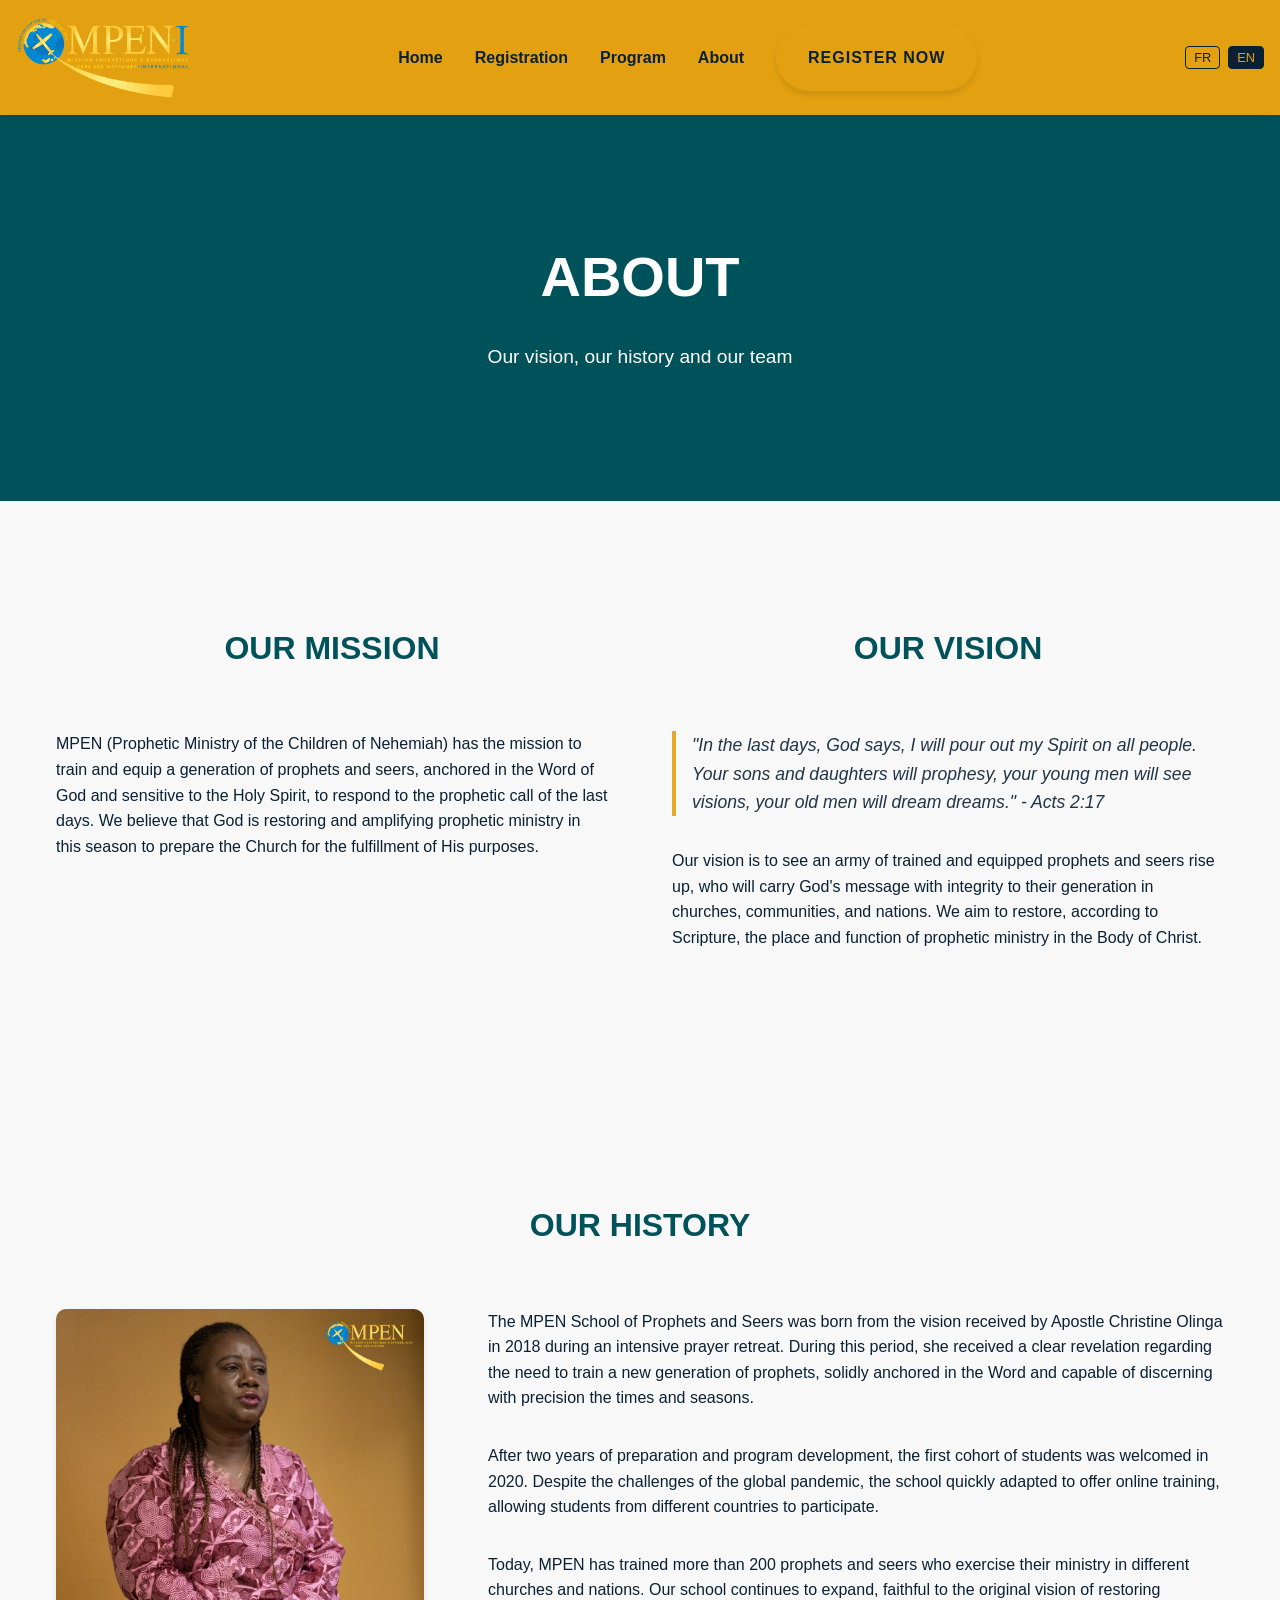
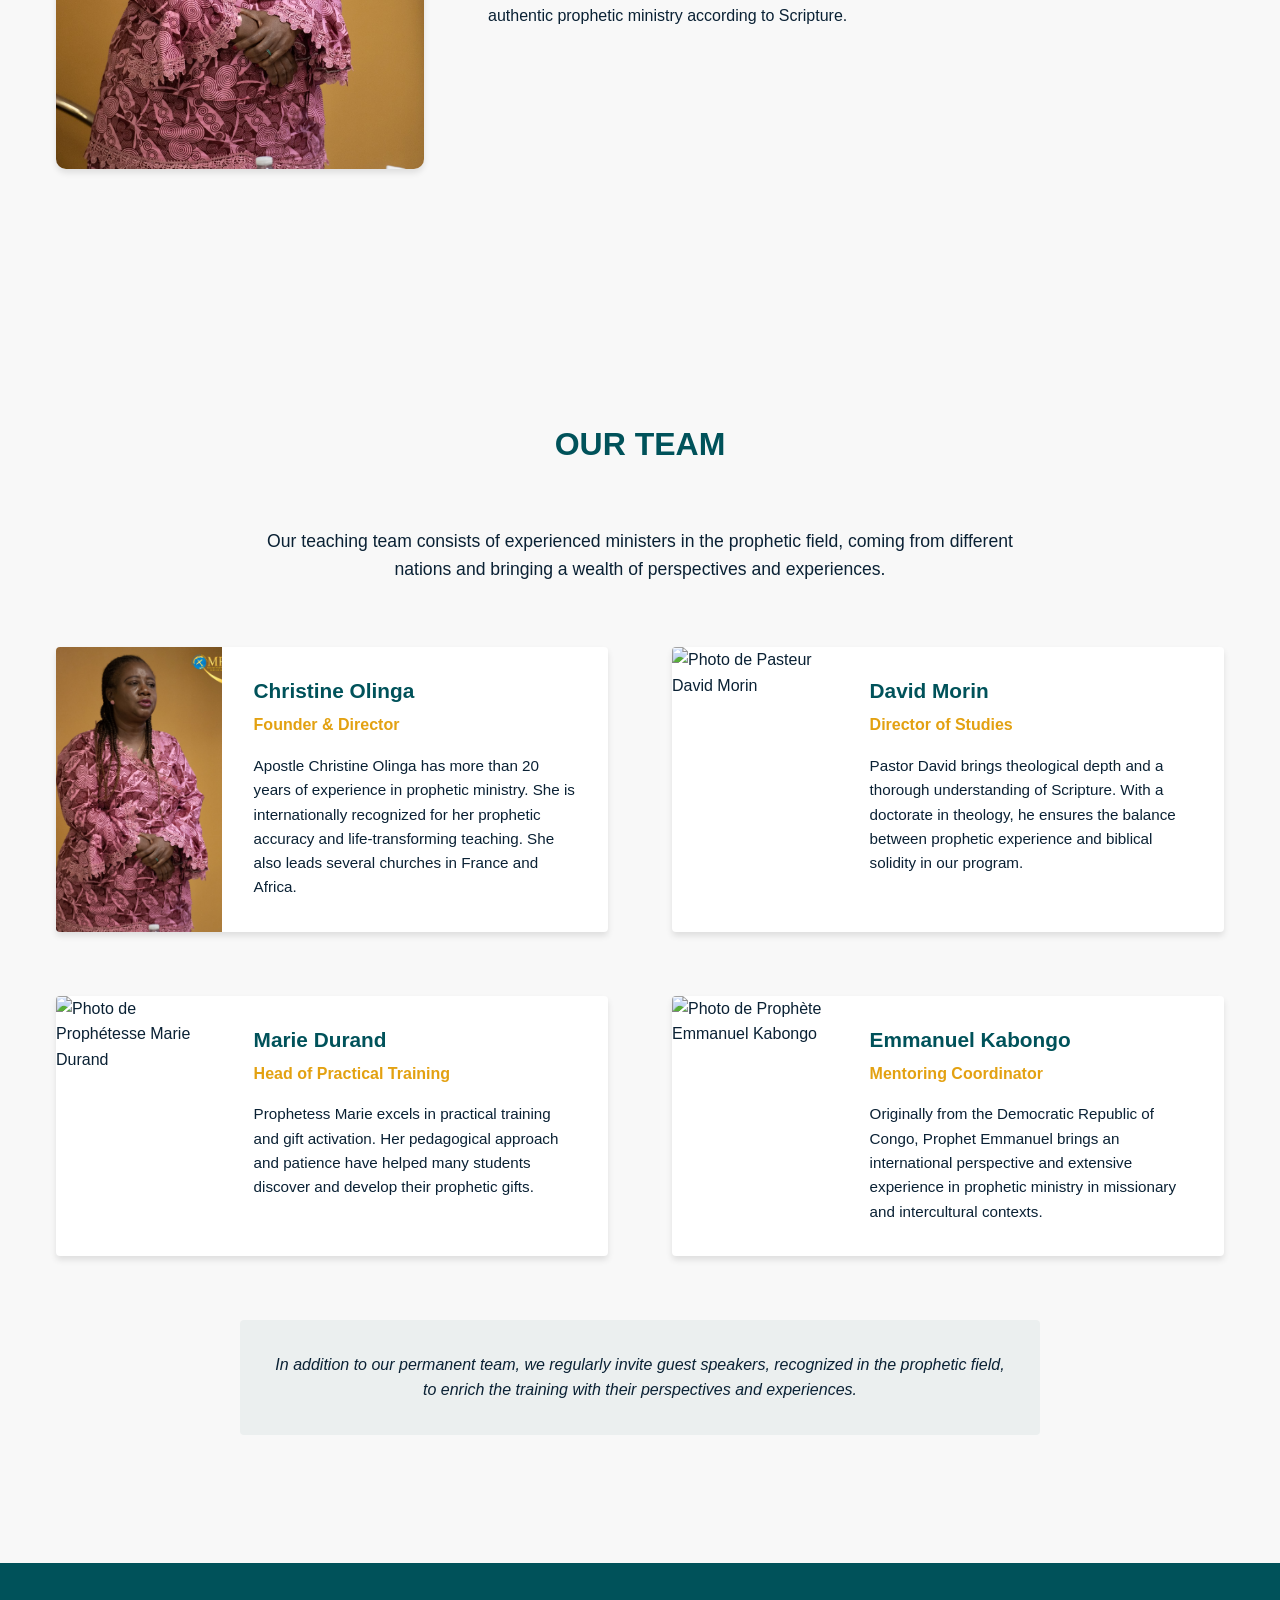
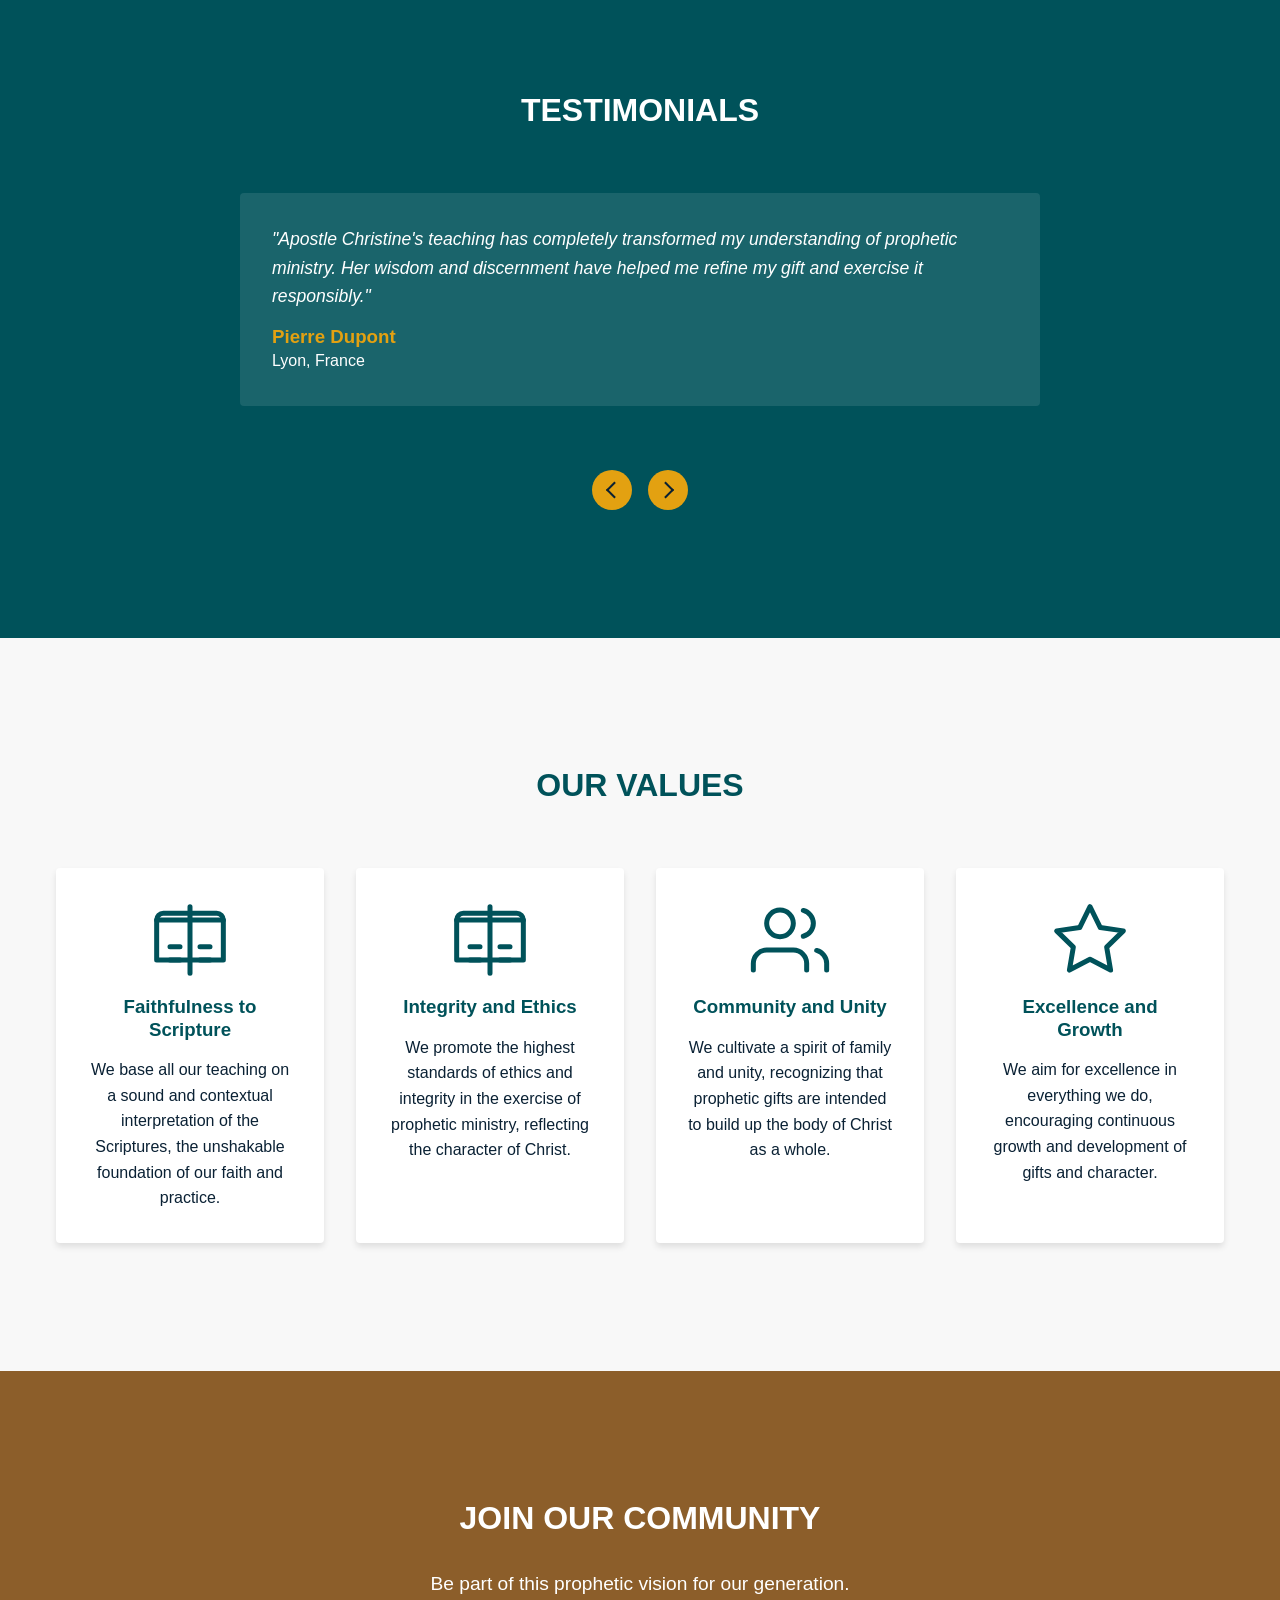
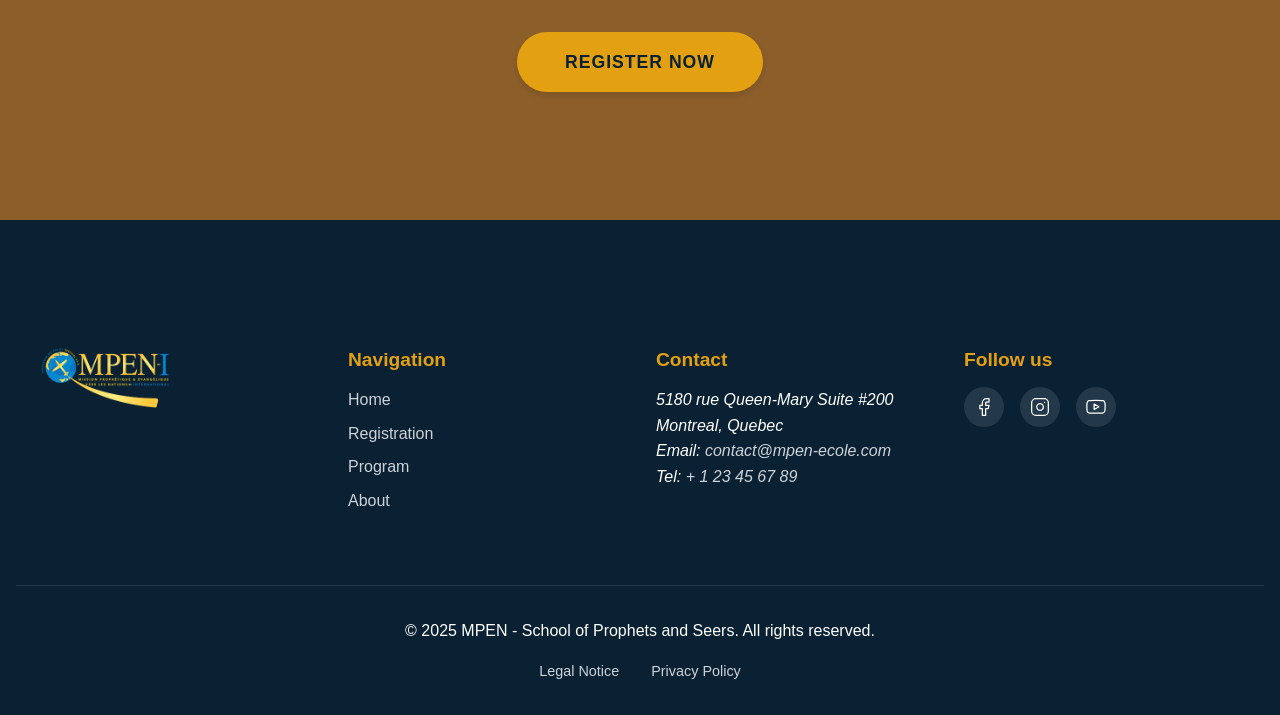
==== a-propos.html @ 3cc20249 "mpen first commit" ====
<!DOCTYPE html>
<html lang="fr">
<head>
    <meta charset="UTF-8">
    <meta name="viewport" content="width=device-width, initial-scale=1.0">
    <meta name="description" content="Découvrez l'histoire et la vision de l'école MPEN des prophètes et voyants fondée par l'Apôtre Christine Olinga" data-translation-key="meta-description-about">
    <meta name="keywords" content="à propos, MPEN, Christine Olinga, vision prophétique, école des prophètes" data-translation-key="meta-keywords-about">
    
    <!-- Open Graph / Facebook -->
    <meta property="og:type" content="website">
    <meta property="og:url" content="https://www.mpen-ecole.com/a-propos.html">
    <meta property="og:title" content="À Propos - MPEN École des Prophètes et Voyants" data-translation-key="og-title-about">
    <meta property="og:description" content="Notre vision, notre histoire et notre équipe d'enseignants" data-translation-key="og-description-about">
    <meta property="og:image" content="images/mpen-og-image.jpg">

    <!-- Twitter -->
    <meta property="twitter:card" content="summary_large_image">
    <meta property="twitter:url" content="https://www.mpen-ecole.com/a-propos.html">
    <meta property="twitter:title" content="À Propos - MPEN École des Prophètes et Voyants" data-translation-key="twitter-title-about">
    <meta property="twitter:description" content="Notre vision, notre histoire et notre équipe d'enseignants" data-translation-key="twitter-description-about">
    <meta property="twitter:image" content="images/mpen-og-image.jpg">
    
    <!-- Content Security Policy -->
    <meta http-equiv="Content-Security-Policy" content="default-src 'self'; script-src 'self'; style-src 'self';">
    
    <title>À Propos - MPEN École des Prophètes et Voyants</title>
    <link rel="stylesheet" href="css/styles.css">
    <link rel="stylesheet" href="css/about.css">
    <link rel="icon" href="images/favicon.ico" type="image/x-icon">
</head>
<body>
    <!-- Header Section -->
    <header class="site-header">
        <div class="logo-container">
            <a href="index.html">
                <img src="images/mpen-logo.png" alt="MPEN Logo" class="logo">
            </a>
        </div>
        <nav class="main-nav">
            <button class="mobile-menu-toggle" aria-label="Toggle menu visibility">
                <span class="bar"></span>
                <span class="bar"></span>
                <span class="bar"></span>
            </button>
            <ul class="nav-list">
                <li><a href="index.html" data-translation-key="nav-home">Accueil</a></li>
                <li><a href="inscription.html" data-translation-key="nav-registration">Inscription</a></li>
                <li><a href="programme.html" data-translation-key="nav-program">Programme</a></li>
                <li class="active"><a href="a-propos.html" data-translation-key="nav-about">À propos</a></li>
                <li class="cta-button"><a href="inscription.html" data-translation-key="nav-register-button">INSCRIVEZ VOUS</a></li>
            </ul>
        </nav>
        <div class="language-switcher">
            <button class="lang-btn active" data-language="fr">FR</button>
            <button class="lang-btn" data-language="en">EN</button>
        </div>
    </header>

    <!-- Page Banner -->
    <section class="page-banner">
        <div class="banner-content">
            <h1 data-translation-key="about-title">À PROPOS</h1>
            <p data-translation-key="about-subtitle">Notre vision, notre histoire et notre équipe</p>
        </div>
    </section>

    <!-- Mission & Vision Section -->
    <section class="mission-vision">
        <div class="container">
            <div class="mission-content">
                <div class="mission-text">
                    <h2 class="section-title" data-translation-key="mission-title">NOTRE MISSION</h2>
                    <p data-translation-key="mission-text">
                        MPEN (Ministère Prophétique des Enfants de Nehemie) a pour mission de former et d'équiper
                        une génération de prophètes et voyants, ancrés dans la Parole de Dieu et sensibles à l'Esprit Saint,
                        pour répondre à l'appel prophétique des derniers temps. Nous croyons que Dieu restaure et amplifie
                        le ministère prophétique dans cette saison pour préparer l'Église à l'accomplissement de ses desseins.
                    </p>
                </div>
                <div class="vision-text">
                    <h2 class="section-title" data-translation-key="vision-title">NOTRE VISION</h2>
                    <blockquote class="vision-quote" data-translation-key="vision-quote">
                        "Et dans les derniers jours, dit Dieu, je répandrai de mon Esprit sur toute chair;
                        vos fils et vos filles prophétiseront, vos jeunes gens auront des visions,
                        et vos vieillards auront des songes." - Actes 2:17
                    </blockquote>
                    <p data-translation-key="vision-text">
                        Notre vision est de voir se lever une armée de prophètes et voyants, formés et équipés,
                        qui porteront avec intégrité le message de Dieu à leur génération dans les églises,
                        les communautés et les nations. Nous visons à restaurer, selon les Écritures, la place
                        et la fonction du ministère prophétique dans le Corps de Christ.
                    </p>
                </div>
            </div>
        </div>
    </section>

    <!-- Notre Histoire Section -->
    <section class="history-section">
        <div class="container">
            <h2 class="section-title" data-translation-key="history-title">NOTRE HISTOIRE</h2>
            <div class="history-content">
                <div class="history-image">
                    <img src="images/hero-image.jpg" alt="Apôtre Christine Olinga, fondatrice de MPEN" class="founder-img"> 
                </div>
                <div class="history-text">
                    <p data-translation-key="history-text-1">
                        L'École des Prophètes et Voyants MPEN est née de la vision reçue par l'Apôtre Christine Olinga en 2018
                        lors d'une retraite de prière intensive. Durant cette période, elle reçut une révélation claire concernant
                        la nécessité de former une nouvelle génération de prophètes, solidement ancrés dans la Parole et capables
                        de discerner avec précision les temps et les saisons.
                    </p>
                    <p data-translation-key="history-text-2">
                        Après deux années de préparation et de développement du programme, la première cohorte d'étudiants
                        a été accueillie en 2020. Malgré les défis de la pandémie mondiale, l'école s'est rapidement adaptée
                        pour proposer une formation en ligne, permettant ainsi à des étudiants de différents pays de participer.
                    </p>
                    <p data-translation-key="history-text-3">
                        Aujourd'hui, MPEN a formé plus de 200 prophètes et voyants qui exercent leur ministère dans
                        différentes églises et nations. Notre école continue de s'étendre, fidèle à la vision originale
                        de restaurer le ministère prophétique authentique selon les Écritures.
                    </p>
                </div>
            </div>
        </div>
    </section>

    <!-- Notre Équipe Section -->
    <section class="team-section">
        <div class="container">
            <h2 class="section-title" data-translation-key="team-title">NOTRE ÉQUIPE</h2>
            <div class="team-intro" data-translation-key="team-intro">
                Notre équipe d'enseignants est composée de ministres expérimentés dans le domaine prophétique,
                venant de différentes nations et apportant une richesse de perspectives et d'expériences.
            </div>
            
            <div class="team-grid">
                <!-- Team Member 1 (Founder) -->
                <div class="team-card">
                    <div class="team-image">
                        <img src="images/hero-image.jpg" alt="Photo de l'Apôtre Christine Olinga" class="team-img">
                    </div>
                    <div class="team-info">
                        <h3 class="team-name">Christine Olinga</h3>
                        <p class="team-role" data-translation-key="team-role-1">Fondatrice & Directrice</p>
                        <p class="team-bio" data-translation-key="team-bio-1">
                            Apôtre Christine Olinga a plus de 20 ans d'expérience dans le ministère prophétique.
                            Elle est reconnue internationalement pour sa précision prophétique et son enseignement
                            qui transforme des vies. Elle dirige également plusieurs églises en France et en Afrique.
                        </p>
                    </div>
                </div>
                
                <!-- Team Member 2 -->
                <div class="team-card">
                    <div class="team-image">
                        <img src="images/team/david-morin.jpg" alt="Photo de Pasteur David Morin" class="team-img">
                    </div>
                    <div class="team-info">
                        <h3 class="team-name">David Morin</h3>
                        <p class="team-role" data-translation-key="team-role-2">Directeur des Études</p>
                        <p class="team-bio" data-translation-key="team-bio-2">
                            Pasteur David apporte une profondeur théologique et une compréhension approfondie
                            des Écritures. Docteur en théologie, il veille à l'équilibre entre l'expérience prophétique
                            et la solidité biblique dans notre programme.
                        </p>
                    </div>
                </div>
                
                <!-- Team Member 3 -->
                <div class="team-card">
                    <div class="team-image">
                        <img src="images/team/marie-durand.jpg" alt="Photo de Prophétesse Marie Durand" class="team-img">
                    </div>
                    <div class="team-info">
                        <h3 class="team-name">Marie Durand</h3>
                        <p class="team-role" data-translation-key="team-role-3">Responsable de la Formation Pratique</p>
                        <p class="team-bio" data-translation-key="team-bio-3">
                            Prophétesse Marie excelle dans la formation pratique et l'activation des dons.
                            Son approche pédagogique et sa patience ont aidé de nombreux étudiants à découvrir
                            et développer leurs dons prophétiques.
                        </p>
                    </div>
                </div>
                
                <!-- Team Member 4 -->
                <div class="team-card">
                    <div class="team-image">
                        <img src="images/team/emmanuel-kabongo.jpg" alt="Photo de Prophète Emmanuel Kabongo" class="team-img">
                    </div>
                    <div class="team-info">
                        <h3 class="team-name">Emmanuel Kabongo</h3>
                        <p class="team-role" data-translation-key="team-role-4">Responsable du Mentorat</p>
                        <p class="team-bio" data-translation-key="team-bio-4">
                            Originaire de la République Démocratique du Congo, Prophète Emmanuel apporte
                            une perspective internationale et une grande expérience du ministère prophétique
                            en contexte missionnaire et interculturel.
                        </p>
                    </div>
                </div>
            </div>
            
            <div class="team-note" data-translation-key="team-note">
                En plus de notre équipe permanente, nous invitons régulièrement des intervenants invités,
                reconnus dans le domaine prophétique, pour enrichir la formation avec leurs perspectives et expériences.
            </div>
        </div>
    </section>

    <!-- Testimonials Section -->
    <section class="testimonials about-testimonials">
        <h2 class="section-title" data-translation-key="testimonials-title">TÉMOIGNAGES</h2>
        <div class="testimonial-slider">
            <div class="testimonial-card">
                <div class="testimonial-content">
                    <p data-translation-key="about-testimonial-1-text">
                        "L'enseignement de l'Apôtre Christine a complètement transformé ma compréhension du ministère prophétique.
                        Sa sagesse et son discernement m'ont aidé à affiner mon don et à l'exercer avec responsabilité."
                    </p>
                </div>
                <div class="testimonial-author">
                    <h3 data-translation-key="about-testimonial-1-name">Pierre Dupont</h3>
                    <p data-translation-key="about-testimonial-1-location">Lyon, France</p>
                </div>
            </div>
            <div class="testimonial-card">
                <div class="testimonial-content">
                    <p data-translation-key="about-testimonial-2-text">
                        "Ce qui distingue MPEN, c'est l'équilibre parfait entre l'enseignement théorique et la pratique.
                        L'encadrement personnalisé m'a permis de surmonter mes craintes et d'embrasser pleinement mon appel."
                    </p>
                </div>
                <div class="testimonial-author">
                    <h3 data-translation-key="about-testimonial-2-name">Sarah Mbeki</h3>
                    <p data-translation-key="about-testimonial-2-location">Kinshasa, RDC</p>
                </div>
            </div>
            <div class="testimonial-card">
                <div class="testimonial-content">
                    <p data-translation-key="about-testimonial-3-text">
                        "Même en suivant la formation à distance depuis le Canada, j'ai ressenti un véritable accompagnement.
                        Les retours personnalisés et le mentorat régulier ont fait toute la différence dans mon parcours."
                    </p>
                </div>
                <div class="testimonial-author">
                    <h3 data-translation-key="about-testimonial-3-name">Michel Tremblay</h3>
                    <p data-translation-key="about-testimonial-3-location">Montréal, Canada</p>
                </div>
            </div>
        </div>
        <div class="testimonial-controls">
            <button class="prev-button" aria-label="Témoignage précédent"></button>
            <button class="next-button" aria-label="Témoignage suivant"></button>
        </div>
    </section>

    <!-- Valeurs Section -->
    <section class="values-section">
        <div class="container">
            <h2 class="section-title" data-translation-key="values-title">NOS VALEURS</h2>
            <div class="values-grid">
                <div class="value-card">
                    <div class="value-icon">
                        <img src="images/icons/bible.svg" alt="Icône représentant la Bible" class="value-img">
                    </div>
                    <h3 data-translation-key="value-1-title">Fidélité aux Écritures</h3>
                    <p data-translation-key="value-1-desc">
                        Nous basons tout notre enseignement sur une interprétation saine et contextuelle des Écritures,
                        le fondement inébranlable de notre foi et de notre pratique.
                    </p>
                </div>
                <div class="value-card">
                    <div class="value-icon">
                        <img src="images/icons/integrity.svg" alt="Icône représentant l'intégrité" class="value-img">
                    </div>
                    <h3 data-translation-key="value-2-title">Intégrité et Éthique</h3>
                    <p data-translation-key="value-2-desc">
                        Nous promouvons les plus hauts standards d'éthique et d'intégrité dans l'exercice
                        du ministère prophétique, reflétant le caractère du Christ.
                    </p>
                </div>
                <div class="value-card">
                    <div class="value-icon">
                        <img src="images/icons/community.svg" alt="Icône représentant la communauté" class="value-img">
                    </div>
                    <h3 data-translation-key="value-3-title">Communauté et Unité</h3>
                    <p data-translation-key="value-3-desc">
                        Nous cultivons un esprit de famille et d'unité, reconnaissant que les dons prophétiques
                        sont destinés à édifier le corps de Christ dans son ensemble.
                    </p>
                </div>
                <div class="value-card">
                    <div class="value-icon">
                        <img src="images/icons/excellence.svg" alt="Icône représentant l'excellence" class="value-img">
                    </div>
                    <h3 data-translation-key="value-4-title">Excellence et Croissance</h3>
                    <p data-translation-key="value-4-desc">
                        Nous visons l'excellence dans tout ce que nous faisons, encourageant une croissance
                        et un développement continus des dons et du caractère.
                    </p>
                </div>
            </div>
        </div>
    </section>

    <!-- Call to Action Section -->
    <section class="cta-section">
        <div class="cta-content">
            <h2 data-translation-key="cta-about-title">REJOIGNEZ NOTRE COMMUNAUTÉ</h2>
            <p data-translation-key="cta-about-text">Faites partie de cette vision prophétique pour notre génération.</p>
            <a href="inscription.html" class="cta-button large" data-translation-key="cta-button">INSCRIVEZ-VOUS MAINTENANT</a>
        </div>
    </section>

    <!-- Footer -->
    <footer class="site-footer">
        <div class="footer-content">
            <div class="footer-logo">
                <img src="images/mpen-logo.png" alt="MPEN Logo" class="footer-logo-img">
            </div>
            <div class="footer-links">
                <h3 data-translation-key="footer-nav-title">Navigation</h3>
                <ul>
                    <li><a href="index.html" data-translation-key="footer-home">Accueil</a></li>
                    <li><a href="inscription.html" data-translation-key="footer-registration">Inscription</a></li>
                    <li><a href="programme.html" data-translation-key="footer-program">Programme</a></li>
                    <li><a href="a-propos.html" data-translation-key="footer-about">À propos</a></li>
                </ul>
            </div>
            <div class="footer-contact">
                <h3 data-translation-key="footer-contact-title">Contact</h3>
                <address>
                    <p data-translation-key="footer-address">5180 rue Queen-Mary Suite #200 Montreal, Quebec</p>
                    <p>Email: <a href="mailto:contact@mpen-ecole.com">contact@mpen-ecole.com</a></p>
                    <p>Tel: <a href="tel:+123456789">+ 1 23 45 67 89</a></p>
                </address>
            </div>
            <div class="footer-social">
                <h3 data-translation-key="footer-social-title">Suivez-nous</h3>
                <div class="social-icons">
                    <a href="https://facebook.com/mpen" aria-label="Facebook" class="social-icon">
                        <img src="images/icons/facebook.svg" alt="Facebook icon">
                    </a>
                    <a href="https://instagram.com/mpen" aria-label="Instagram" class="social-icon">
                        <img src="images/icons/instagram.svg" alt="Instagram icon">
                    </a>
                    <a href="https://youtube.com/mpen" aria-label="YouTube" class="social-icon">
                        <img src="images/icons/youtube.svg" alt="YouTube icon">
                    </a>
                </div>
            </div>
        </div>
        <div class="footer-bottom">
            <p data-translation-key="footer-copyright">&copy; 2025 MPEN - École des Prophètes et Voyants. Tous droits réservés.</p>
            <div class="footer-legal">
                <a href="mentions-legales.html" data-translation-key="footer-legal">Mentions légales</a>
                <a href="politique-confidentialite.html" data-translation-key="footer-privacy">Politique de confidentialité</a>
            </div>
        </div>
    </footer>

    <!-- Scripts -->
    <script src="js/navigation.js"></script>
    <script src="js/translations.js"></script>
    <script src="js/testimonials.js"></script>
</body>
</html>
---- css/styles.css ----
/* 
* MPEN - École des Prophètes et Voyants
* Main Stylesheet
* 
* This stylesheet follows a mobile-first approach with responsive design.
* Organization follows the same order as the HTML elements appear in the document.
*/

/* === Base Styles & Variables === */
:root {
    /* Color Palette */
    --primary-color: #e3a111;        /* Gold/Yellow */
    --secondary-color: #00525a;      /* Dark Teal */
    --accent-color: #8c5e2a;         /* Brown (for accents) */
    --text-light: #ffffff;           /* White text */
    --text-dark: #0a2134;            /* Dark blue/black text */
    --bg-light: #f8f8f8;             /* Light background */
    --bg-dark: #0a2134;              /* Dark background */
    
    /* Typography */
    --font-heading: 'Montserrat', sans-serif;
    --font-body: 'Open Sans', sans-serif;
    
    /* Spacing */
    --spacing-xs: 0.5rem;
    --spacing-sm: 1rem;
    --spacing-md: 2rem;
    --spacing-lg: 4rem;
    --spacing-xl: 8rem;
    
    /* Other */
    --border-radius: 4px;
    --box-shadow: 0 4px 6px rgba(0, 0, 0, 0.1);
    --transition: all 0.3s ease;
}

/* Typography Imports */
@import url('https://fonts.googleapis.com/css2?family=Montserrat:wght@400;600;700;800&family=Open+Sans:wght@400;600&display=swap');

/* Reset & Base Styles */
* {
    margin: 0;
    padding: 0;
    box-sizing: border-box;
}

html {
    font-size: 16px;
    scroll-behavior: smooth;
}

body {
    font-family: var(--font-body);
    color: var(--text-dark);
    line-height: 1.6;
    overflow-x: hidden;
    background-color: var(--bg-light);
}

h1, h2, h3, h4, h5, h6 {
    font-family: var(--font-heading);
    font-weight: 700;
    line-height: 1.2;
    margin-bottom: var(--spacing-sm);
}

a {
    text-decoration: none;
    color: inherit;
    transition: var(--transition);
}

img {
    max-width: 100%;
    height: auto;
    display: block;
}

button {
    cursor: pointer;
    font-family: var(--font-body);
    transition: var(--transition);
}

ul {
    list-style: none;
}

section {
    padding: var(--spacing-lg) var(--spacing-sm);
}

.section-title {
    text-align: center;
    font-size: 2rem;
    margin-bottom: var(--spacing-lg);
    color: var(--secondary-color);
    text-transform: uppercase;
}

/* === Utility Classes === */
.container {
    width: 100%;
    max-width: 1200px;
    margin: 0 auto;
    padding: 0 var(--spacing-sm);
}

.cta-button {
    display: inline-block;
    padding: 0.8rem 2rem;
    background-color: var(--primary-color);
    color: var(--text-dark);
    font-weight: 700;
    border-radius: 50px;
    border: none;
    text-transform: uppercase;
    letter-spacing: 1px;
    box-shadow: var(--box-shadow);
    transition: var(--transition);
}

.cta-button:hover,
.cta-button:focus {
    background-color: #c18700;
    transform: translateY(-2px);
    box-shadow: 0 6px 10px rgba(0, 0, 0, 0.15);
}

.cta-button.large {
    padding: 1rem 3rem;
    font-size: 1.1rem;
}

/* === Header & Navigation === */
.site-header {
    background-color: var(--primary-color);
    padding: var(--spacing-sm);
    position: sticky;
    top: 0;
    z-index: 100;
    box-shadow: 0 2px 5px rgba(0, 0, 0, 0.1);
    display: flex;
    justify-content: space-between;
    align-items: center;
}

.logo {
    height: 80px;
    width: auto;
}

.main-nav {
    display: flex;
    align-items: center;
}

.nav-list {
    display: none; /* Hidden on mobile by default */
}

.mobile-menu-toggle {
    display: block;
    background: none;
    border: none;
    width: 30px;
    height: 20px;
    position: relative;
    z-index: 200;
}

.mobile-menu-toggle .bar {
    display: block;
    width: 100%;
    height: 3px;
    background-color: var(--text-dark);
    margin: 5px 0;
    transition: var(--transition);
}

/* Mobile menu active state */
.mobile-menu-toggle.active .bar:nth-child(1) {
    transform: rotate(45deg) translate(5px, 5px);
}

.mobile-menu-toggle.active .bar:nth-child(2) {
    opacity: 0;
}

.mobile-menu-toggle.active .bar:nth-child(3) {
    transform: rotate(-45deg) translate(5px, -5px);
}

.nav-list.active {
    display: flex;
    flex-direction: column;
    position: absolute;
    top: 70px;
    left: 0;
    right: 0;
    background-color: var(--primary-color);
    padding: var(--spacing-md);
    box-shadow: 0 5px 5px rgba(0, 0, 0, 0.1);
}

.nav-list li {
    margin: var(--spacing-xs) 0;
}

.nav-list a {
    color: var(--text-dark);
    font-weight: 600;
    padding: var(--spacing-xs) 0;
    display: block;
}

.nav-list a:hover,
.nav-list a:focus {
    color: var(--secondary-color);
}

.language-switcher {
    display: flex;
    gap: 0.5rem;
}

.lang-btn {
    background: none;
    border: 1px solid var(--text-dark);
    border-radius: var(--border-radius);
    padding: 0.2rem 0.5rem;
    font-size: 0.8rem;
    color: var(--text-dark);
}

.lang-btn.active {
    background-color: var(--text-dark);
    color: var(--primary-color);
}


/* === Hero Section === */
.hero {
    position: relative;
    color: var(--text-light);
    padding: var(--spacing-lg) 0;
    overflow: hidden;
    background-color: var(--secondary-color); /* Base color */
}

.hero::after {
    content: "";
    position: absolute;
    top: 0;
    right: 0;
    width: 55%; /* Increased width to move line leftward */
    height: 100%;
    background-color: #006d78; /* Slightly lighter teal color */
    z-index: 0;
    transform: skewX(-15deg) translateX(10%); /* Adjusted to move line to the middle */
}

.hero-content {
    display: flex;
    flex-direction: column;
    align-items: center;
    max-width: 1200px;
    margin: 0 auto;
    padding: 0 var(--spacing-sm);
    position: relative;
    z-index: 1; /* Places content above the background elements */
}

.hero-text {
    text-align: center;
    margin-bottom: var(--spacing-lg);
}

.hero h1 {
    font-size: 2.5rem;
    margin-bottom: var(--spacing-md);
    text-transform: uppercase;
    line-height: 1.1;
}

.hero-subtitle {
    font-size: 1.2rem;
    margin-bottom: var(--spacing-md);
    max-width: 600px;
    margin-left: auto;
    margin-right: auto;
}

.hero-image {
    position: relative;
    width: 100%;
    max-width: 500px;
    margin: 0 auto;
}

.featured-image {
    border-radius: 10px;
    box-shadow: var(--box-shadow);
}

.apostle-info {
    position: absolute;
    bottom: 20px;
    right: 0;
    background-color: rgba(255, 255, 255, 0.9);
    padding: var(--spacing-sm);
    border-radius: var(--border-radius);
    color: var(--text-dark);
    text-align: right;
}

.apostle-info p {
    margin-bottom: 0;
    font-style: italic;
}

.apostle-info h2 {
    margin-bottom: 0;
    font-size: 1.5rem;
    color: var(--accent-color);
}

/* Responsive design adjustments */
@media (min-width: 992px) {
    .hero-content {
        flex-direction: row;
        justify-content: space-between;
        align-items: center;
        padding: 0 var(--spacing-md);
    }
    
    .hero-text {
        text-align: left;
        flex: 1.2; /* Reduce the space taken by the text */
        margin-right: var(--spacing-lg);
        margin-bottom: 0;
        max-width: 45%; /* Limit the width of the text section */
    }
    
    .hero-image {
        flex: 0.8; /* Give less space to the image section */
        transform: translateX(30px); /* Move image to the right */
        margin-right: 0; /* Remove right margin */
    }
}

/* For even larger screens */
@media (min-width: 1200px) {
    .hero-image {
        transform: translateX(180px); /* Move image more to the right on larger screens */
    }
}


/* === Program Overview Section === */
.program-overview {
    background-color: var(--bg-light);
    padding: var(--spacing-xl) var(--spacing-sm);
}

.program-content {
    display: flex;
    flex-direction: column;
    align-items: center;
    gap: var(--spacing-lg);
    max-width: 1200px;
    margin: 0 auto;
}

.program-description {
    text-align: center;
    font-size: 1.2rem;
    max-width: 800px;
    margin: 0 auto;
}

.program-image {
    width: 100%;
    max-width: 600px;
}

.program-img {
    border-radius: 10px;
    box-shadow: var(--box-shadow);
}

/* === Benefits Section === */
.benefits {
    background-color: var(--bg-light);
    padding: var(--spacing-xl) var(--spacing-sm);
}

.benefits-grid {
    display: grid;
    grid-template-columns: 1fr;
    gap: var(--spacing-md);
    max-width: 1200px;
    margin: 0 auto;
}

.benefit-card {
    background-color: #fff;
    padding: var(--spacing-md);
    border-radius: var(--border-radius);
    box-shadow: var(--box-shadow);
    text-align: center;
    transition: var(--transition);
}

.benefit-card:hover {
    transform: translateY(-5px);
    box-shadow: 0 8px 15px rgba(0, 0, 0, 0.1);
}

.benefit-icon {
    width: 80px;
    height: 80px;
    margin: 0 auto var(--spacing-sm);
    display: flex;
    align-items: center;
    justify-content: center;
}

.benefit-card h3 {
    color: var(--secondary-color);
    margin-bottom: var(--spacing-sm);
}

/* === Testimonials Section === */
.testimonials {
    background-color: var(--secondary-color);
    color: var(--text-light);
    padding: var(--spacing-xl) var(--spacing-sm);
}

.testimonials .section-title {
    color: var(--text-light);
}

.testimonial-slider {
    max-width: 800px;
    margin: 0 auto;
    position: relative;
    overflow: hidden;
}

.testimonial-card {
    background-color: rgba(255, 255, 255, 0.1);
    padding: var(--spacing-md);
    border-radius: var(--border-radius);
    margin-bottom: var(--spacing-md);
}

.testimonial-content {
    font-style: italic;
    margin-bottom: var(--spacing-sm);
    font-size: 1.1rem;
}

.testimonial-author h3 {
    margin-bottom: 0;
    color: var(--primary-color);
}

.testimonial-controls {
    display: flex;
    justify-content: center;
    gap: var(--spacing-sm);
    margin-top: var(--spacing-md);
}

.prev-button,
.next-button {
    width: 40px;
    height: 40px;
    border-radius: 50%;
    background-color: var(--primary-color);
    border: none;
    position: relative;
}

.prev-button::before,
.next-button::before {
    content: '';
    position: absolute;
    width: 10px;
    height: 10px;
    border-top: 2px solid var(--text-dark);
    border-right: 2px solid var(--text-dark);
    top: 50%;
    left: 50%;
}

.prev-button::before {
    transform: translate(-30%, -50%) rotate(-135deg);
}

.next-button::before {
    transform: translate(-70%, -50%) rotate(45deg);
}

/* === Page Banner === */
.page-banner {
    background-color: var(--secondary-color);
    color: var(--text-light);
    padding: var(--spacing-xl) var(--spacing-sm);
    text-align: center;
}

.banner-content {
    max-width: 800px;
    margin: 0 auto;
}

.page-banner h1 {
    font-size: 2.5rem;
    margin-bottom: var(--spacing-md);
    text-transform: uppercase;
}

.page-banner p {
    font-size: 1.2rem;
    max-width: 600px;
    margin: 0 auto;
}

@media (min-width: 768px) {
    .page-banner h1 {
        font-size: 3.5rem;
    }
}

/* === CTA Section === */
.cta-section {
    background-color: var(--accent-color);
    color: var(--text-light);
    padding: var(--spacing-xl) var(--spacing-sm);
    text-align: center;
}

.cta-content {
    max-width: 800px;
    margin: 0 auto;
}

.cta-content h2 {
    font-size: 2rem;
    margin-bottom: var(--spacing-md);
}

.cta-content p {
    font-size: 1.2rem;
    margin-bottom: var(--spacing-md);
}

.cta-section .cta-button {
    background-color: var(--primary-color);
    color: var(--text-dark);
}

/* === Footer === */
.site-footer {
    background-color: var(--bg-dark);
    color: var(--text-light);
    padding: var(--spacing-xl) var(--spacing-sm) var(--spacing-md);
}

.footer-content {
    display: grid;
    grid-template-columns: 1fr;
    gap: var(--spacing-md);
    max-width: 1200px;
    margin: 0 auto;
}

.footer-logo-img {
    height: 60px;
    margin-bottom: var(--spacing-md);
}

.footer-links h3,
.footer-contact h3,
.footer-social h3 {
    font-size: 1.2rem;
    margin-bottom: var(--spacing-sm);
    color: var(--primary-color);
}

.footer-links ul li {
    margin-bottom: var(--spacing-xs);
}

.footer-links a,
.footer-contact a {
    color: var(--text-light);
    opacity: 0.8;
}

.footer-links a:hover,
.footer-contact a:hover {
    opacity: 1;
    color: var(--primary-color);
}

.social-icons {
    display: flex;
    gap: var(--spacing-sm);
}

.social-icon {
    display: flex;
    align-items: center;
    justify-content: center;
    width: 40px;
    height: 40px;
    background-color: rgba(255, 255, 255, 0.1);
    border-radius: 50%;
    transition: var(--transition);
}

.social-icon:hover {
    background-color: var(--primary-color);
}

.social-icon img {
    width: 20px;
    height: 20px;
}

.footer-bottom {
    border-top: 1px solid rgba(255, 255, 255, 0.1);
    margin-top: var(--spacing-lg);
    padding-top: var(--spacing-md);
    text-align: center;
}

.footer-legal {
    margin-top: var(--spacing-sm);
    display: flex;
    justify-content: center;
    gap: var(--spacing-md);
}

.footer-legal a {
    color: var(--text-light);
    opacity: 0.8;
    font-size: 0.9rem;
}

.footer-legal a:hover {
    opacity: 1;
    color: var(--primary-color);
}

/* === Responsive Breakpoints === */
@media (min-width: 576px) {
    section {
        padding: var(--spacing-lg) var(--spacing-md);
    }
    
    .hero h1 {
        font-size: 3rem;
    }
}

@media (min-width: 768px) {
    section {
        padding: var(--spacing-xl) var(--spacing-lg);
    }
    
    .benefits-grid {
        grid-template-columns: repeat(2, 1fr);
    }
    
    .footer-content {
        grid-template-columns: repeat(2, 1fr);
    }
    
    .program-content {
        flex-direction: row;
    }
    
    .program-description,
    .program-image {
        flex: 1;
    }
}

@media (min-width: 992px) {
    .mobile-menu-toggle {
        display: none;
    }
    
    .nav-list {
        display: flex;
        align-items: center;
        gap: var(--spacing-md);
    }
    
    .hero-content {
        flex-direction: row;
        justify-content: space-between;
        align-items: center;
    }
    
    .hero-text {
        text-align: left;
        flex: 1;
        margin-right: var(--spacing-lg);
        margin-bottom: 0;
    }
    
    .hero-image {
        flex: 1;
    }
    
    .benefits-grid {
        grid-template-columns: repeat(3, 1fr);
    }
    
    .footer-content {
        grid-template-columns: repeat(4, 1fr); 
    }
}
---- css/about.css ----
/* 
* MPEN - École des Prophètes et Voyants
* About Page Styles
* 
* This stylesheet contains styles specific to the about page.
* It should be included after the main styles.css file.
*/

/* === Mission & Vision Section === */
.mission-vision {
    padding: var(--spacing-xl) var(--spacing-sm);
}

.mission-content {
    display: flex;
    flex-direction: column;
    gap: var(--spacing-lg);
    max-width: 1200px;
    margin: 0 auto;
}

.mission-text,
.vision-text {
    flex: 1;
}

.vision-quote {
    font-style: italic;
    border-left: 4px solid var(--primary-color);
    padding-left: var(--spacing-sm);
    margin: var(--spacing-md) 0;
    font-size: 1.1rem;
    color: var(--text-dark);
    opacity: 0.9;
}

/* === History Section === */
.history-section {
    background-color: var(--bg-light);
    padding: var(--spacing-xl) var(--spacing-sm);
}

.history-content {
    display: flex;
    flex-direction: column;
    gap: var(--spacing-lg);
    max-width: 1200px;
    margin: 0 auto;
    align-items: center;
}

.history-image {
    flex: 1;
    max-width: 400px;
}

.founder-img {
    width: 100%;
    height: auto;
    border-radius: 10px;
    box-shadow: var(--box-shadow);
}

.history-text {
    flex: 2;
}

.history-text p {
    margin-bottom: var(--spacing-md);
}

/* === Team Section === */
.team-section {
    padding: var(--spacing-xl) var(--spacing-sm);
}

.team-intro {
    text-align: center;
    max-width: 800px;
    margin: 0 auto var(--spacing-lg);
    font-size: 1.1rem;
}

.team-grid {
    display: grid;
    grid-template-columns: 1fr;
    gap: var(--spacing-lg);
    max-width: 1200px;
    margin: 0 auto var(--spacing-lg);
}

.team-card {
    display: flex;
    flex-direction: column;
    background-color: white;
    border-radius: var(--border-radius);
    box-shadow: var(--box-shadow);
    overflow: hidden;
    transition: var(--transition);
}

.team-card:hover {
    transform: translateY(-5px);
    box-shadow: 0 10px 20px rgba(0, 0, 0, 0.1);
}

.team-image {
    width: 100%;
    aspect-ratio: 1 / 1;
    overflow: hidden;
}

.team-img {
    width: 100%;
    height: 100%;
    object-fit: cover;
}

.team-info {
    padding: var(--spacing-md);
}

.team-name {
    color: var(--secondary-color);
    margin-bottom: var(--spacing-xs);
    font-size: 1.3rem;
}

.team-role {
    font-weight: 600;
    margin-bottom: var(--spacing-sm);
    color: var(--primary-color);
}

.team-bio {
    font-size: 0.95rem;
    color: var(--text-dark);
}

.team-note {
    text-align: center;
    font-style: italic;
    max-width: 800px;
    margin: var(--spacing-lg) auto 0;
    padding: var(--spacing-md);
    background-color: rgba(0, 82, 90, 0.05);
    border-radius: var(--border-radius);
}

/* === About Testimonials === */
.about-testimonials {
    background-color: var(--secondary-color);
}

/* === Values Section === */
.values-section {
    padding: var(--spacing-xl) var(--spacing-sm);
}

.values-grid {
    display: grid;
    grid-template-columns: 1fr;
    gap: var(--spacing-md);
    max-width: 1200px;
    margin: 0 auto;
}

.value-card {
    background-color: white;
    padding: var(--spacing-md);
    border-radius: var(--border-radius);
    box-shadow: var(--box-shadow);
    text-align: center;
    transition: var(--transition);
}

.value-card:hover {
    transform: translateY(-5px);
    box-shadow: 0 8px 15px rgba(0, 0, 0, 0.1);
}

.value-icon {
    width: 80px;
    height: 80px;
    margin: 0 auto var(--spacing-sm);
    display: flex;
    align-items: center;
    justify-content: center;
}

.value-img {
    max-width: 100%;
    height: auto;
}

.value-card h3 {
    color: var(--secondary-color);
    margin-bottom: var(--spacing-sm);
}

/* === Responsive Breakpoints === */
@media (min-width: 768px) {
    .mission-content {
        flex-direction: row;
    }
    
    .history-content {
        flex-direction: row;
        align-items: flex-start;
    }
    
    .team-grid {
        grid-template-columns: repeat(2, 1fr);
    }
    
    .values-grid {
        grid-template-columns: repeat(2, 1fr);
    }
    
    .team-card {
        flex-direction: row;
        align-items: stretch;
    }
    
    .team-image {
        width: 30%;
        aspect-ratio: auto;
    }
    
    .team-info {
        width: 70%;
    }
}

@media (min-width: 992px) {
    .team-grid {
        grid-template-columns: repeat(2, 1fr);
    }
    
    .values-grid {
        grid-template-columns: repeat(4, 1fr);
    }
}
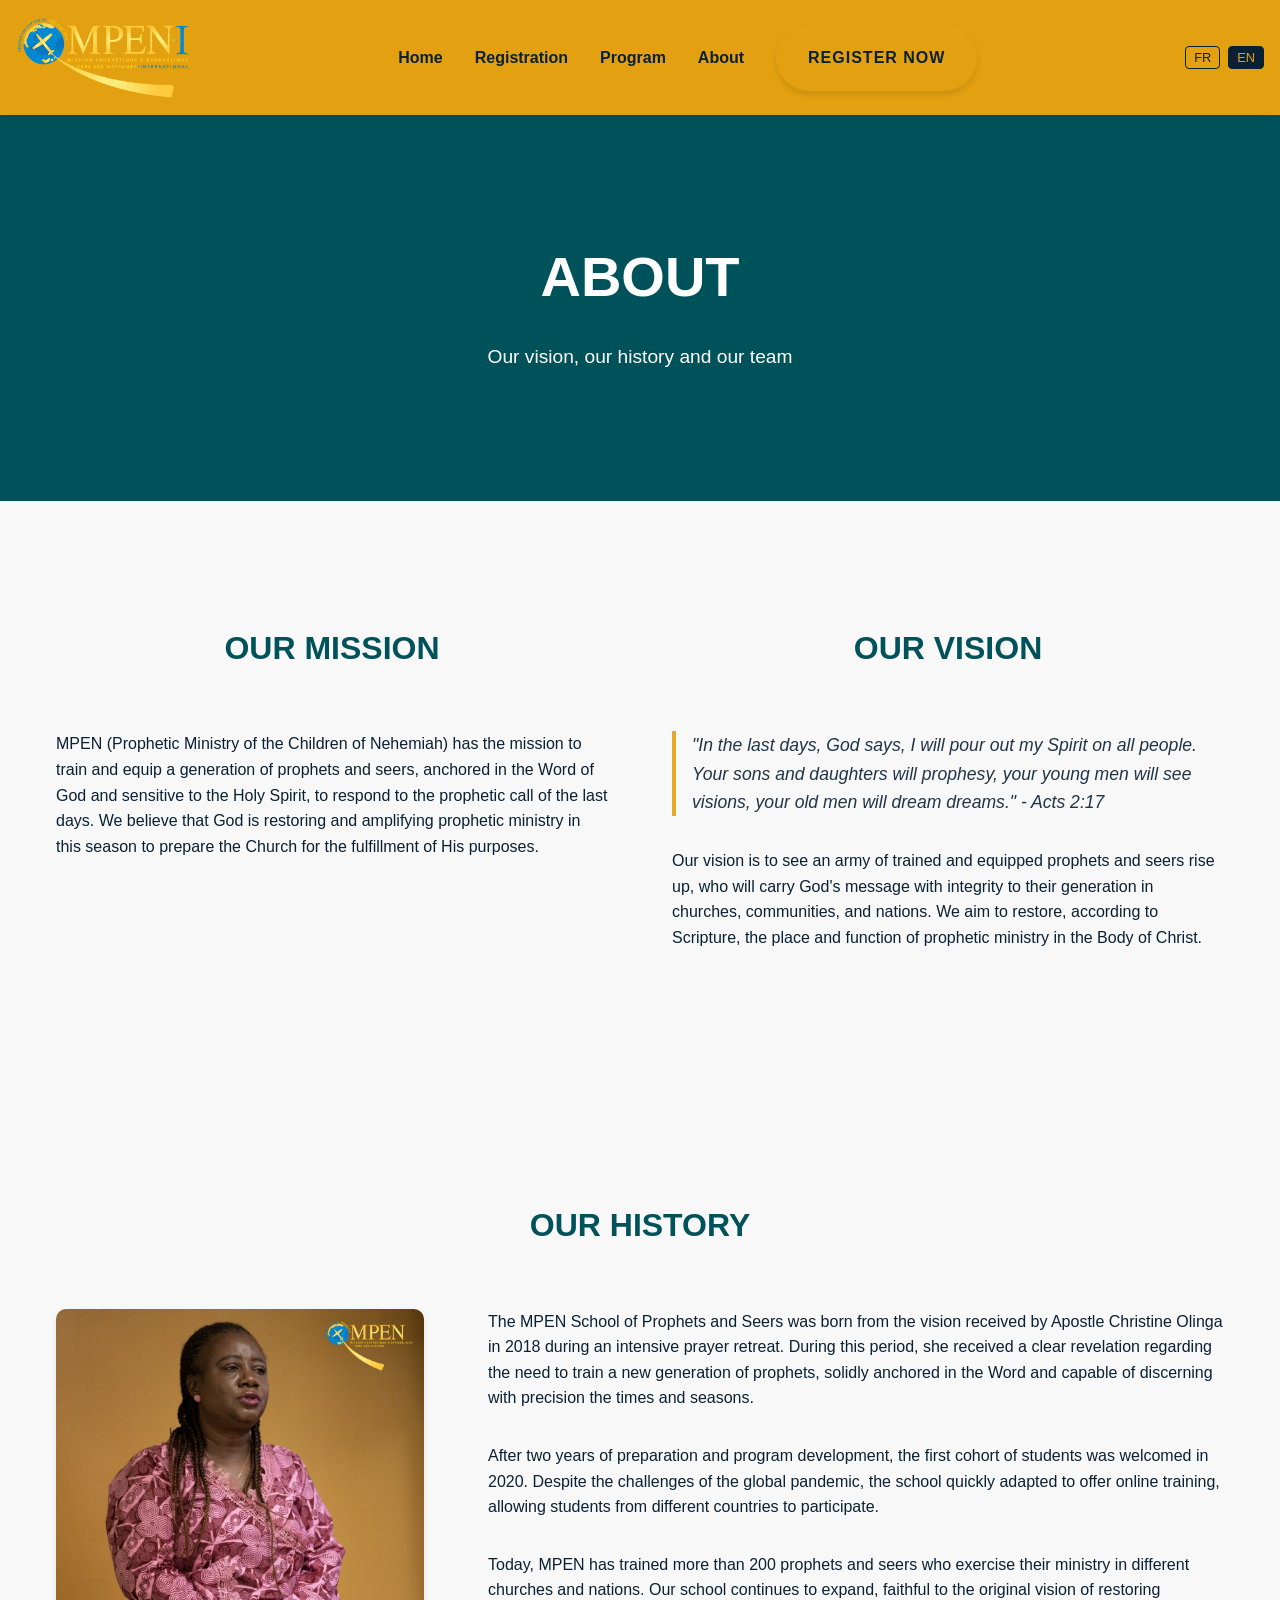
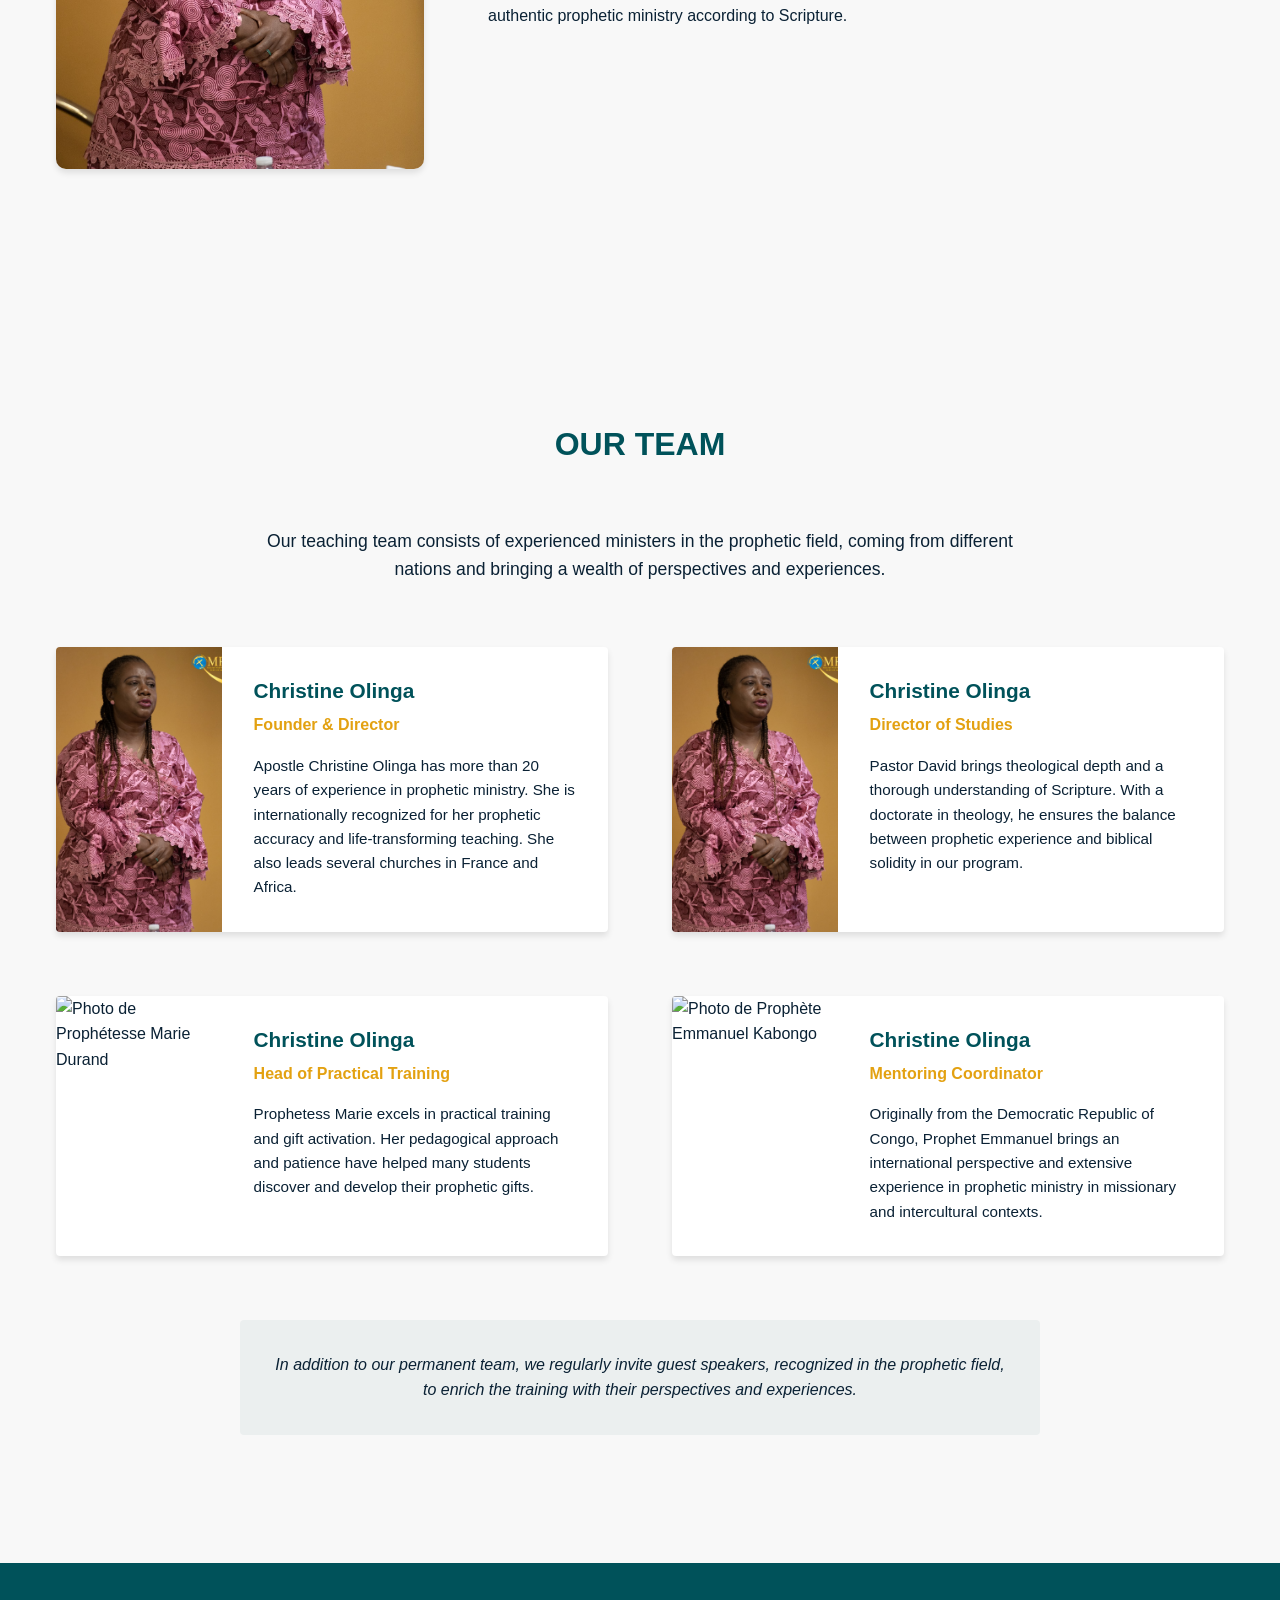
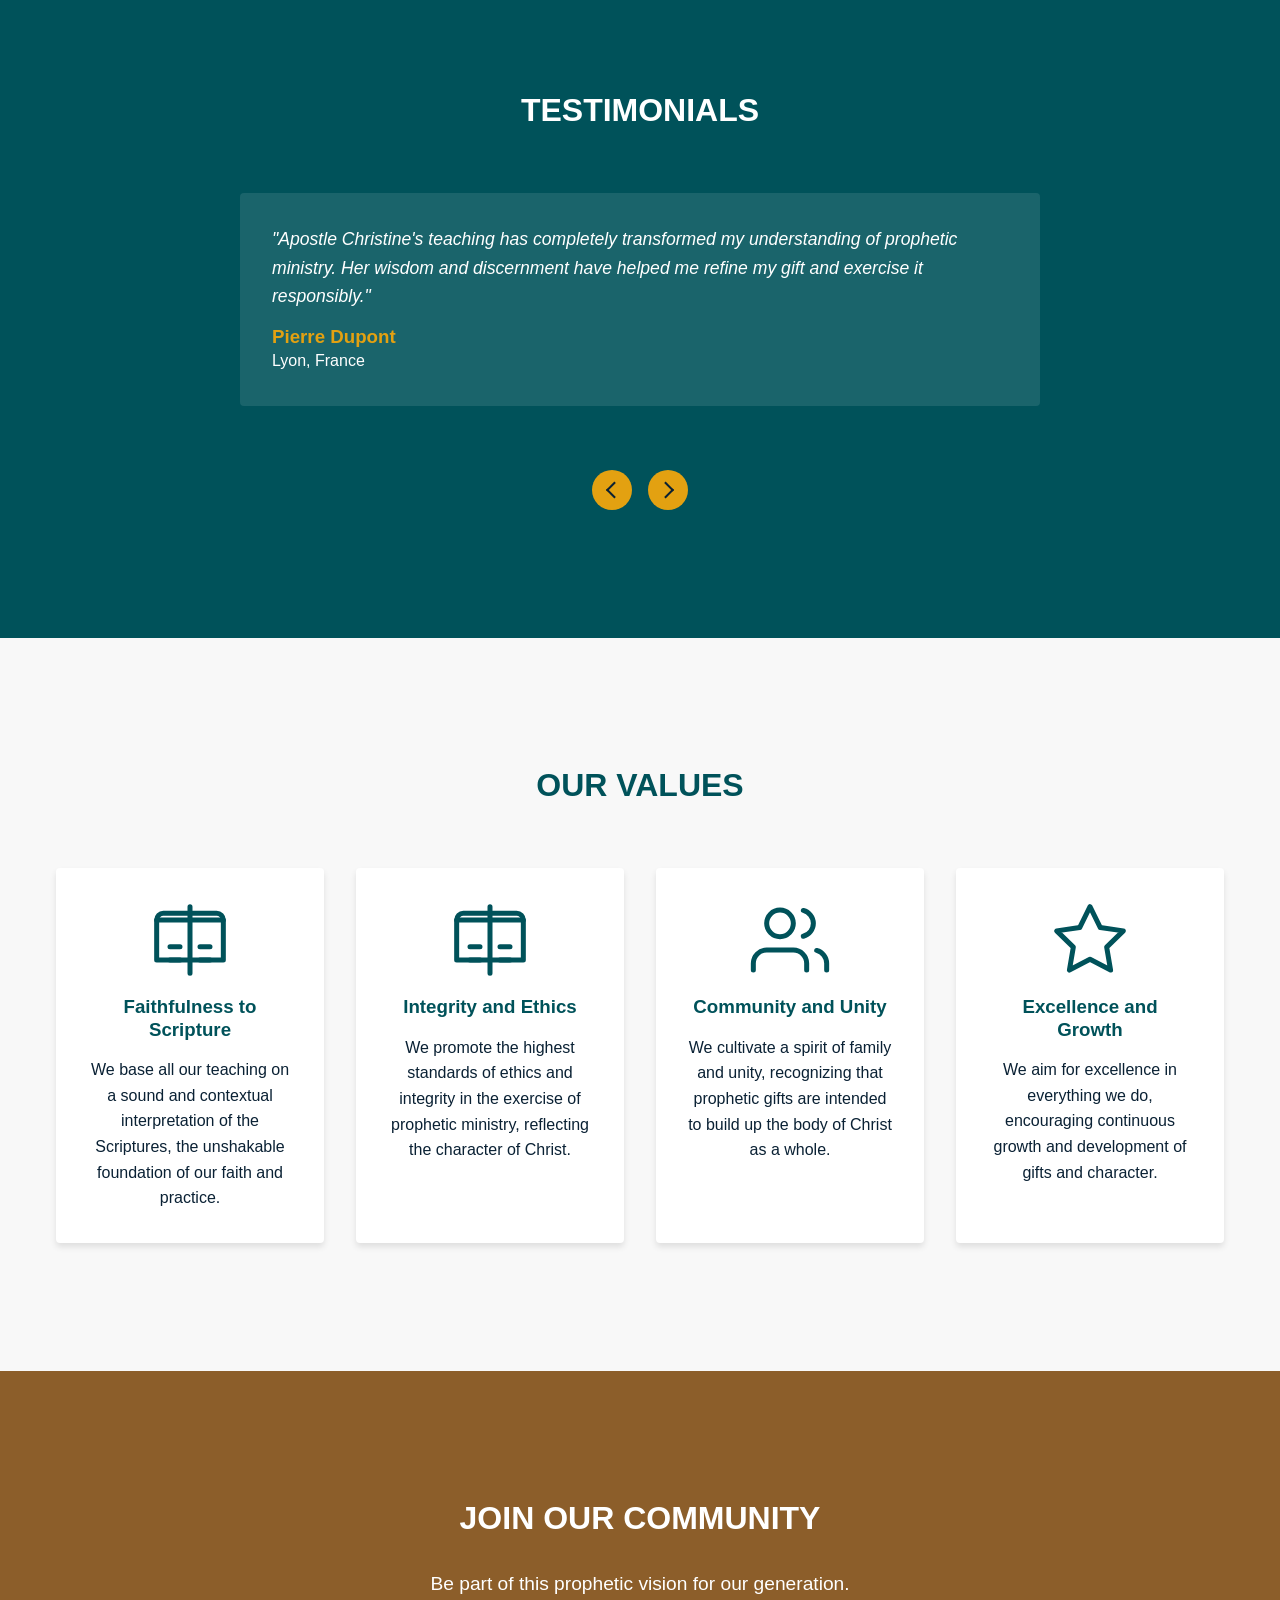
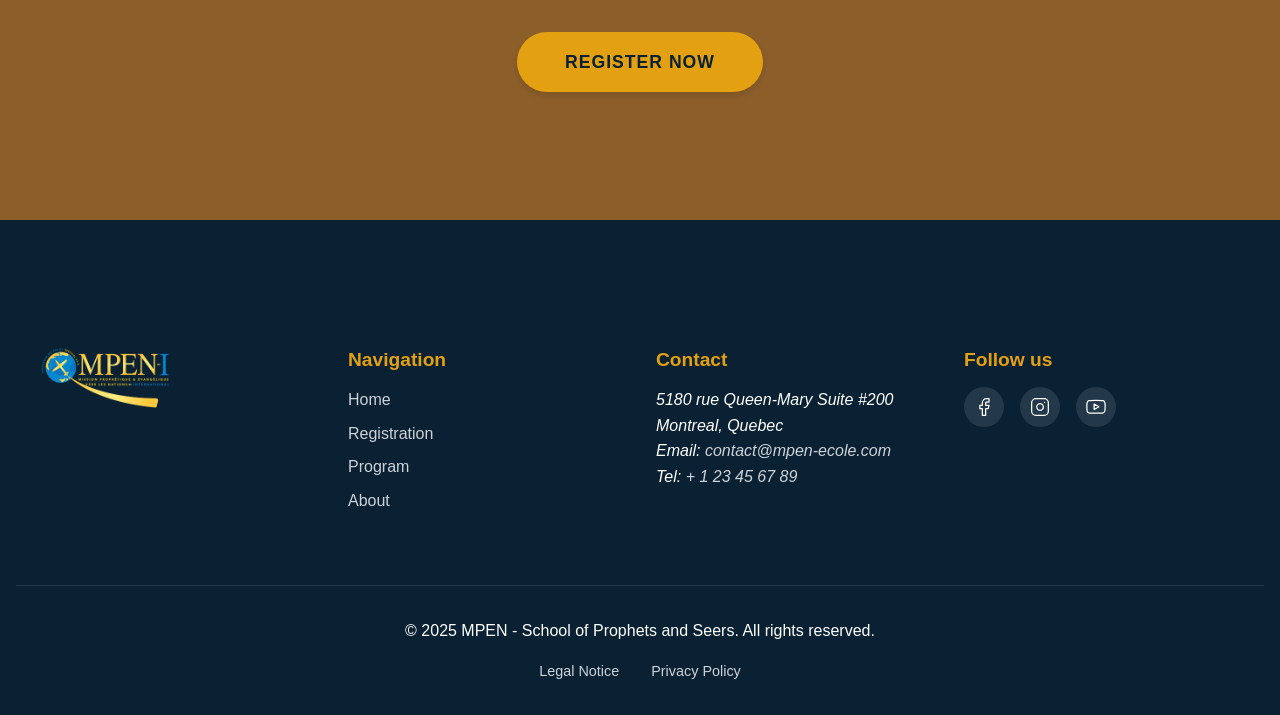
==== commit 94cccb2c: "Update a-propos.html team members" ====
--- a/a-propos.html
+++ b/a-propos.html
@@ -154,15 +154,15 @@
                 <!-- Team Member 2 -->
                 <div class="team-card">
                     <div class="team-image">
-                        <img src="images/team/david-morin.jpg" alt="Photo de Pasteur David Morin" class="team-img">
+                        <img src="images/hero-image.jpg" alt="Photo de Pasteur David Morin" class="team-img">
                     </div>
                     <div class="team-info">
-                        <h3 class="team-name">David Morin</h3>
+                        <h3 class="team-name">Christine Olinga</h3>
                         <p class="team-role" data-translation-key="team-role-2">Directeur des Études</p>
                         <p class="team-bio" data-translation-key="team-bio-2">
-                            Pasteur David apporte une profondeur théologique et une compréhension approfondie
-                            des Écritures. Docteur en théologie, il veille à l'équilibre entre l'expérience prophétique
-                            et la solidité biblique dans notre programme.
+                            Apôtre Christine Olinga a plus de 20 ans d'expérience dans le ministère prophétique.
+                            Elle est reconnue internationalement pour sa précision prophétique et son enseignement
+                            qui transforme des vies. Elle dirige également plusieurs églises en France et en Afrique.
                         </p>
                     </div>
                 </div>
@@ -170,15 +170,15 @@
                 <!-- Team Member 3 -->
                 <div class="team-card">
                     <div class="team-image">
-                        <img src="images/team/marie-durand.jpg" alt="Photo de Prophétesse Marie Durand" class="team-img">
+                        <img src="images/hero-image.jpgimages/team/marie-durand.jpg" alt="Photo de Prophétesse Marie Durand" class="team-img">
                     </div>
                     <div class="team-info">
-                        <h3 class="team-name">Marie Durand</h3>
+                        <h3 class="team-name">Christine Olinga</h3>
                         <p class="team-role" data-translation-key="team-role-3">Responsable de la Formation Pratique</p>
                         <p class="team-bio" data-translation-key="team-bio-3">
-                            Prophétesse Marie excelle dans la formation pratique et l'activation des dons.
-                            Son approche pédagogique et sa patience ont aidé de nombreux étudiants à découvrir
-                            et développer leurs dons prophétiques.
+                            Apôtre Christine Olinga a plus de 20 ans d'expérience dans le ministère prophétique.
+                            Elle est reconnue internationalement pour sa précision prophétique et son enseignement
+                            qui transforme des vies. Elle dirige également plusieurs églises en France et en Afrique.
                         </p>
                     </div>
                 </div>
@@ -186,15 +186,15 @@
                 <!-- Team Member 4 -->
                 <div class="team-card">
                     <div class="team-image">
-                        <img src="images/team/emmanuel-kabongo.jpg" alt="Photo de Prophète Emmanuel Kabongo" class="team-img">
+                        <img src="images/hero-image.jpgimages/team/emmanuel-kabongo.jpg" alt="Photo de Prophète Emmanuel Kabongo" class="team-img">
                     </div>
                     <div class="team-info">
-                        <h3 class="team-name">Emmanuel Kabongo</h3>
+                        <h3 class="team-name">Christine Olinga</h3>
                         <p class="team-role" data-translation-key="team-role-4">Responsable du Mentorat</p>
                         <p class="team-bio" data-translation-key="team-bio-4">
-                            Originaire de la République Démocratique du Congo, Prophète Emmanuel apporte
-                            une perspective internationale et une grande expérience du ministère prophétique
-                            en contexte missionnaire et interculturel.
+                            Apôtre Christine Olinga a plus de 20 ans d'expérience dans le ministère prophétique.
+                            Elle est reconnue internationalement pour sa précision prophétique et son enseignement
+                            qui transforme des vies. Elle dirige également plusieurs églises en France et en Afrique.
                         </p>
                     </div>
                 </div>
@@ -364,4 +364,4 @@
     <script src="js/translations.js"></script>
     <script src="js/testimonials.js"></script>
 </body>
-</html>+</html>
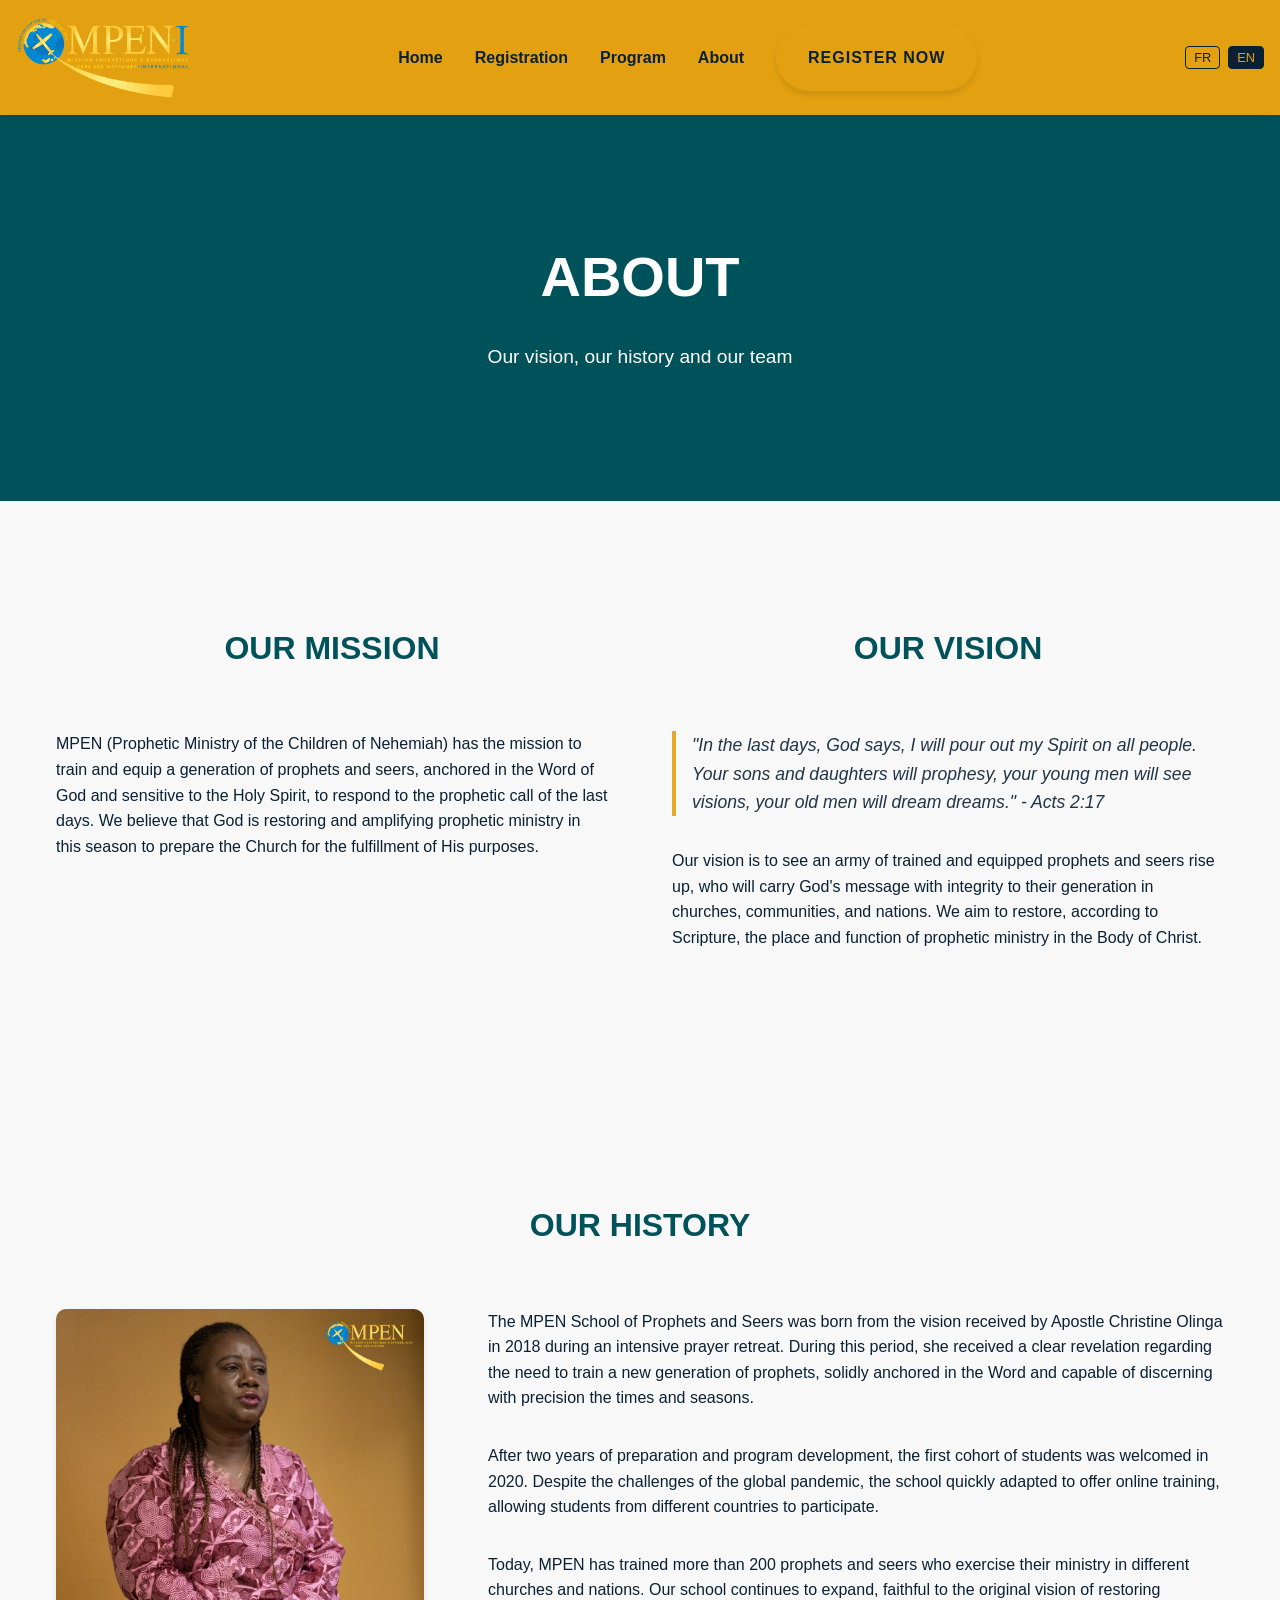
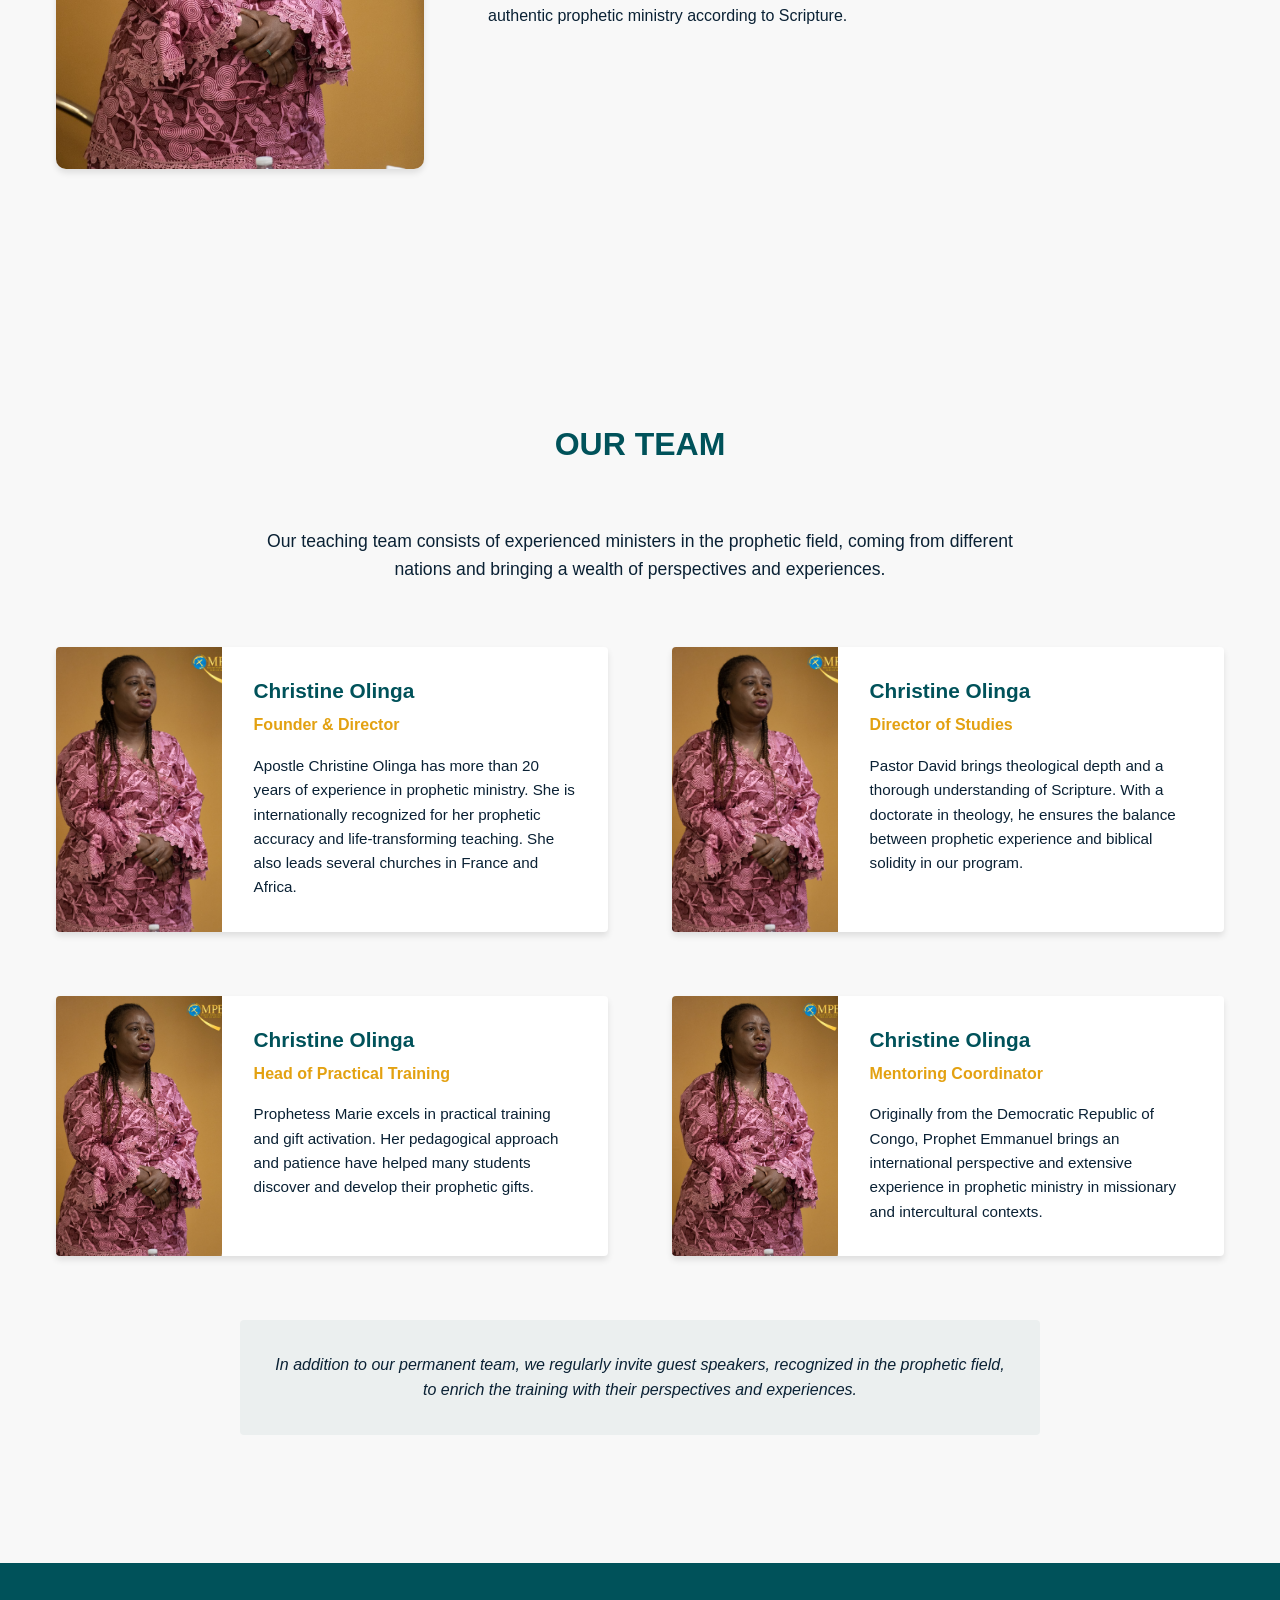
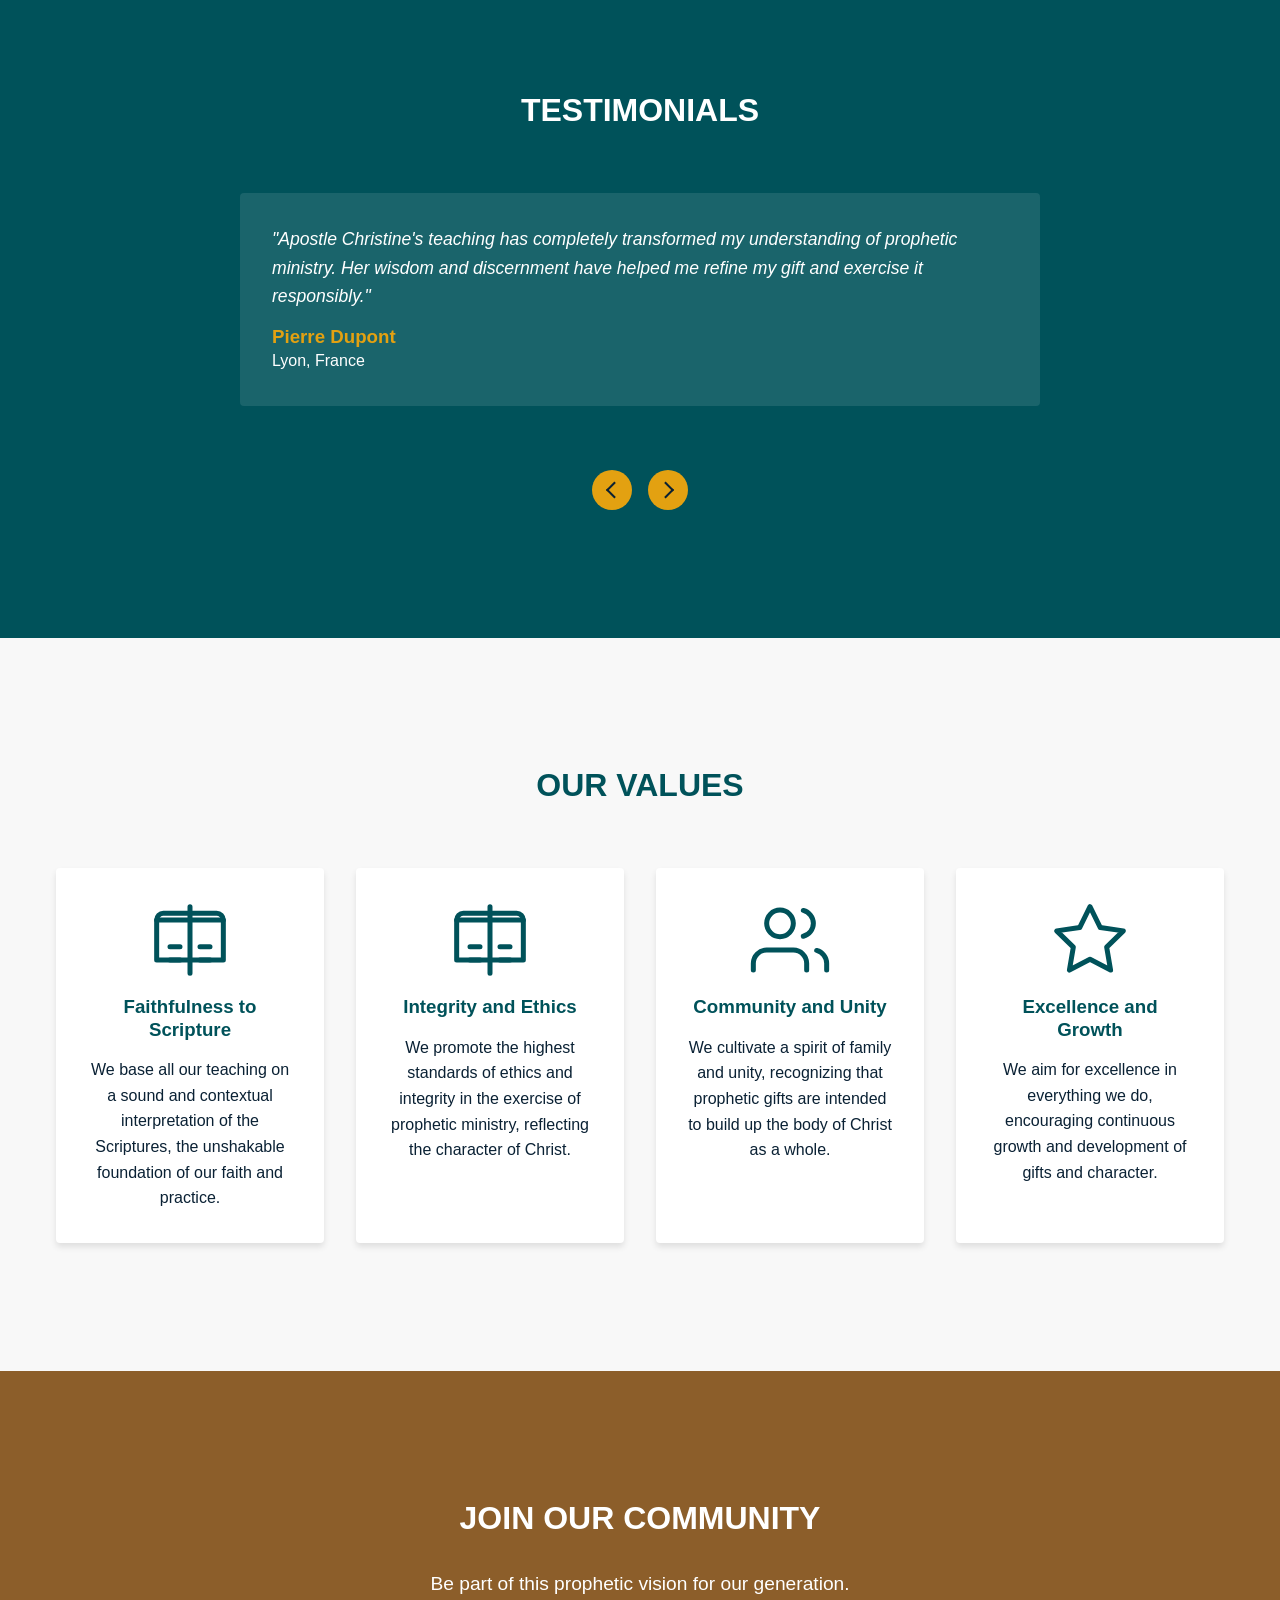
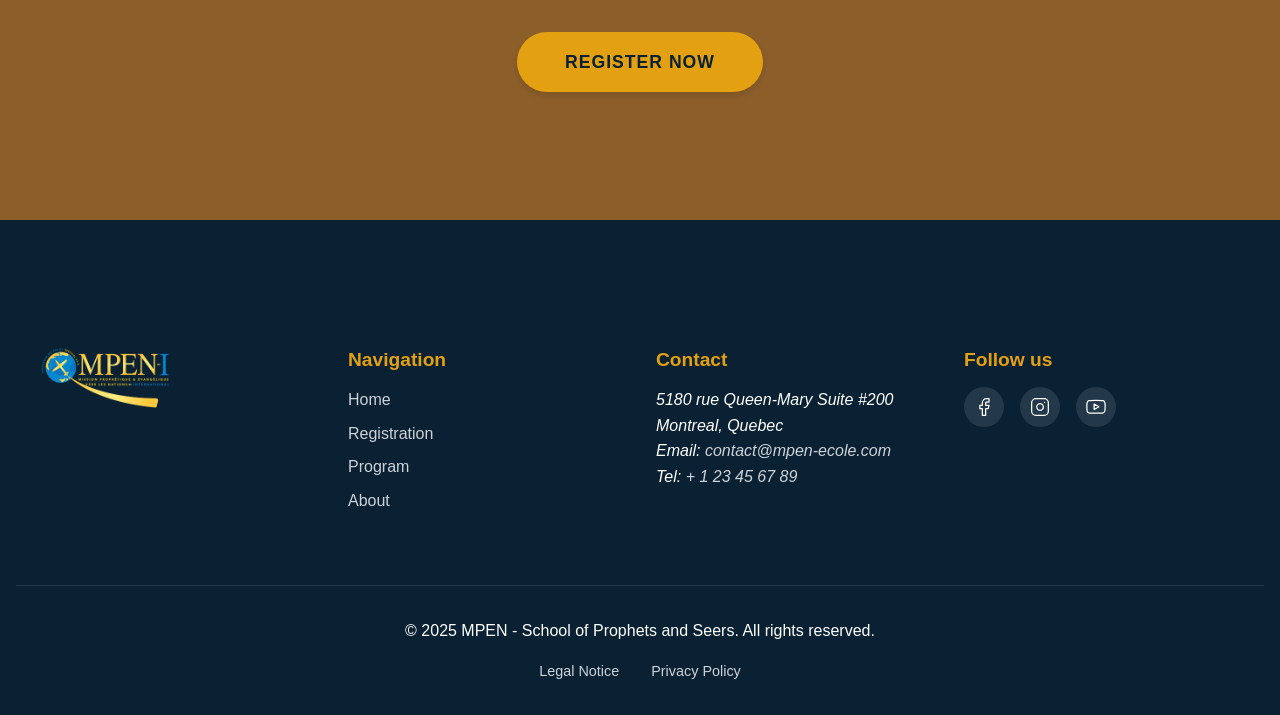
==== commit 3293c511: "Update a-propos.html" ====
--- a/a-propos.html
+++ b/a-propos.html
@@ -170,7 +170,7 @@
                 <!-- Team Member 3 -->
                 <div class="team-card">
                     <div class="team-image">
-                        <img src="images/hero-image.jpgimages/team/marie-durand.jpg" alt="Photo de Prophétesse Marie Durand" class="team-img">
+                        <img src="images/hero-image.jpg" alt="Photo de Prophétesse Marie Durand" class="team-img">
                     </div>
                     <div class="team-info">
                         <h3 class="team-name">Christine Olinga</h3>
@@ -186,7 +186,7 @@
                 <!-- Team Member 4 -->
                 <div class="team-card">
                     <div class="team-image">
-                        <img src="images/hero-image.jpgimages/team/emmanuel-kabongo.jpg" alt="Photo de Prophète Emmanuel Kabongo" class="team-img">
+                        <img src="images/hero-image.jpg" alt="Photo de Prophète Emmanuel Kabongo" class="team-img">
                     </div>
                     <div class="team-info">
                         <h3 class="team-name">Christine Olinga</h3>
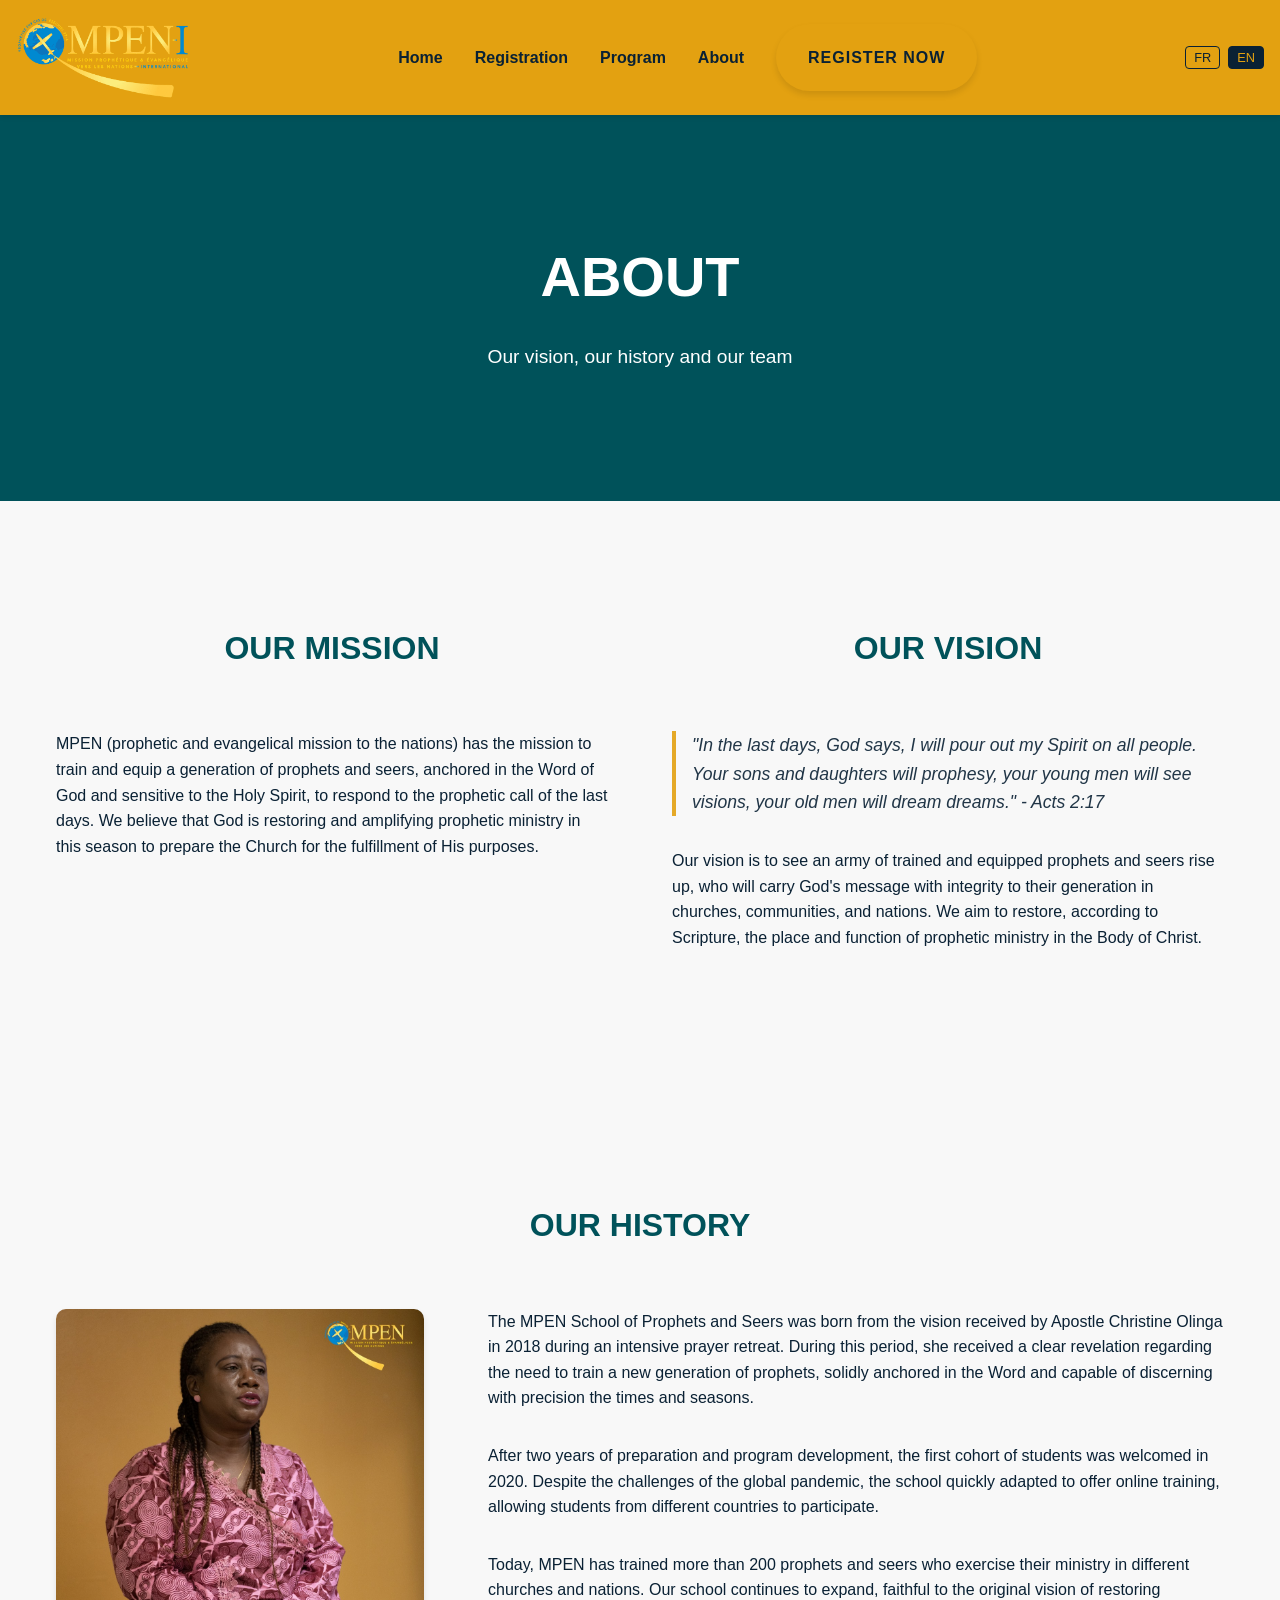
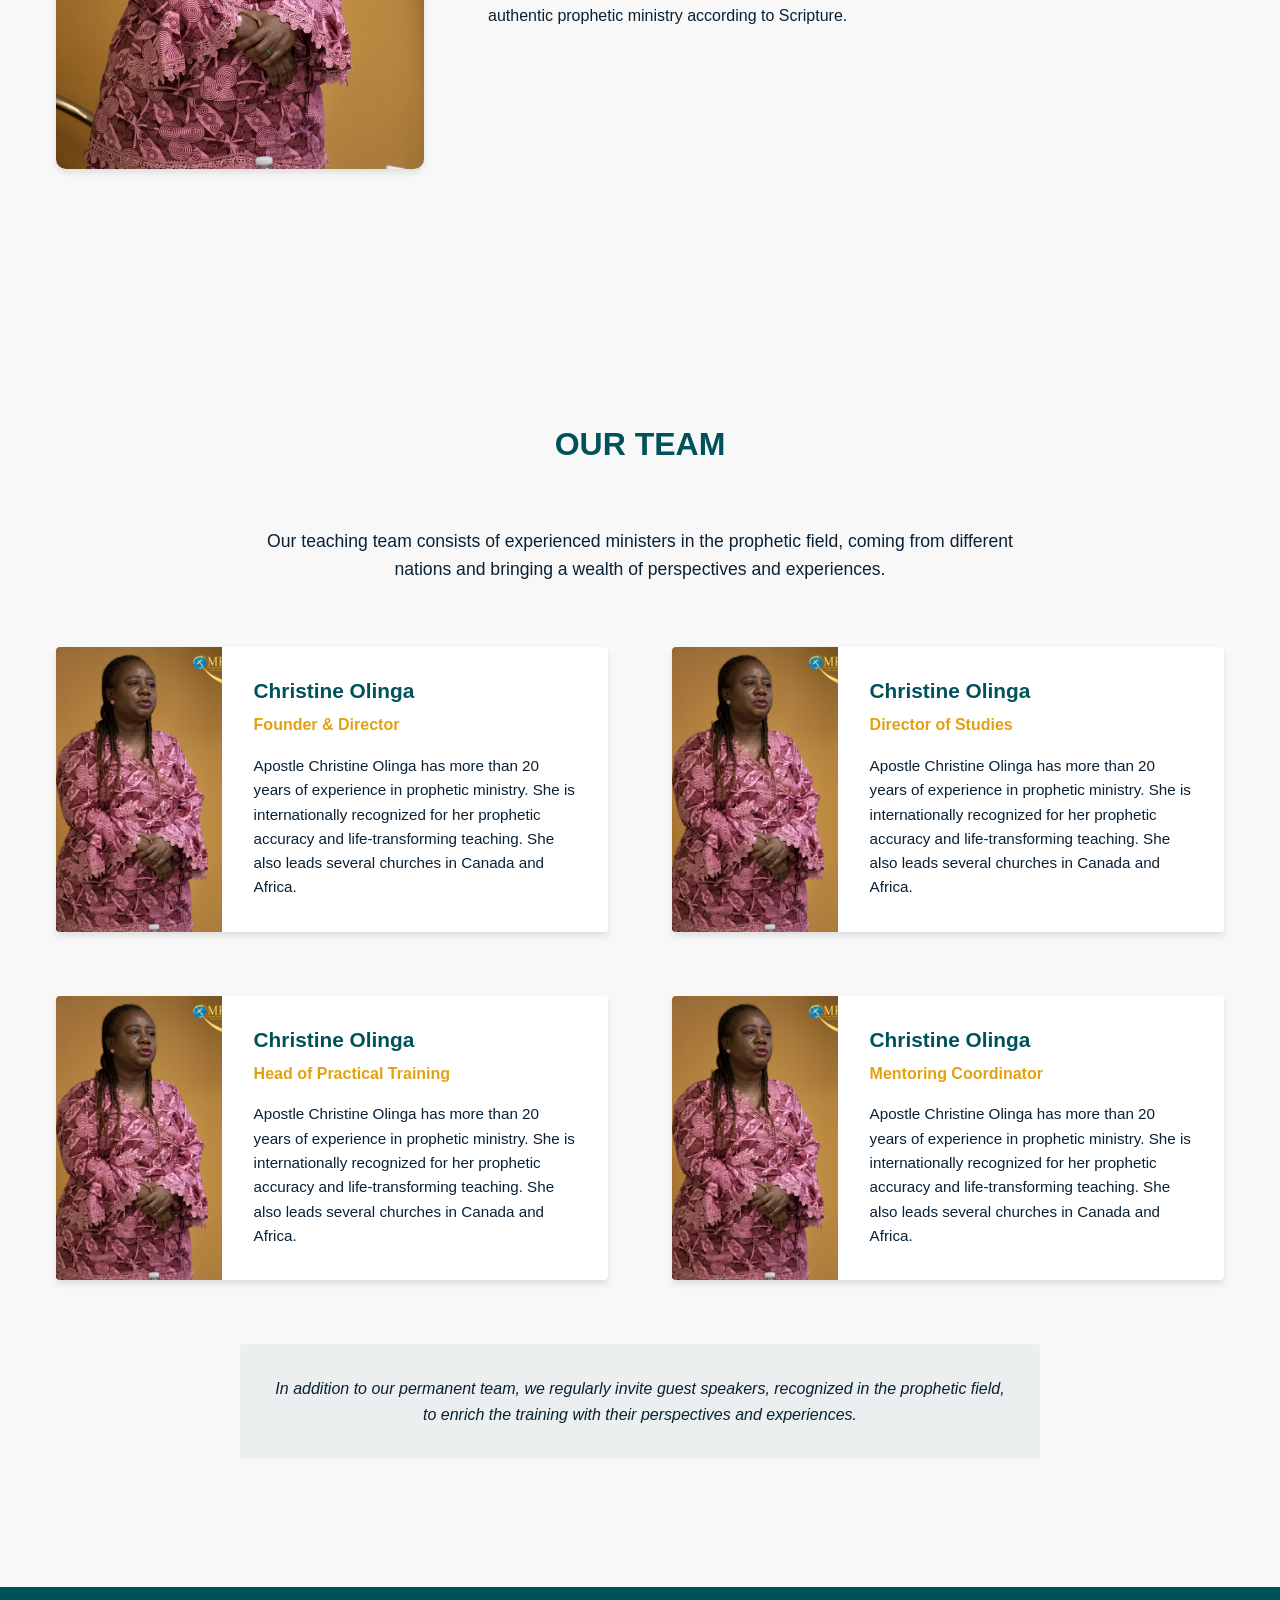
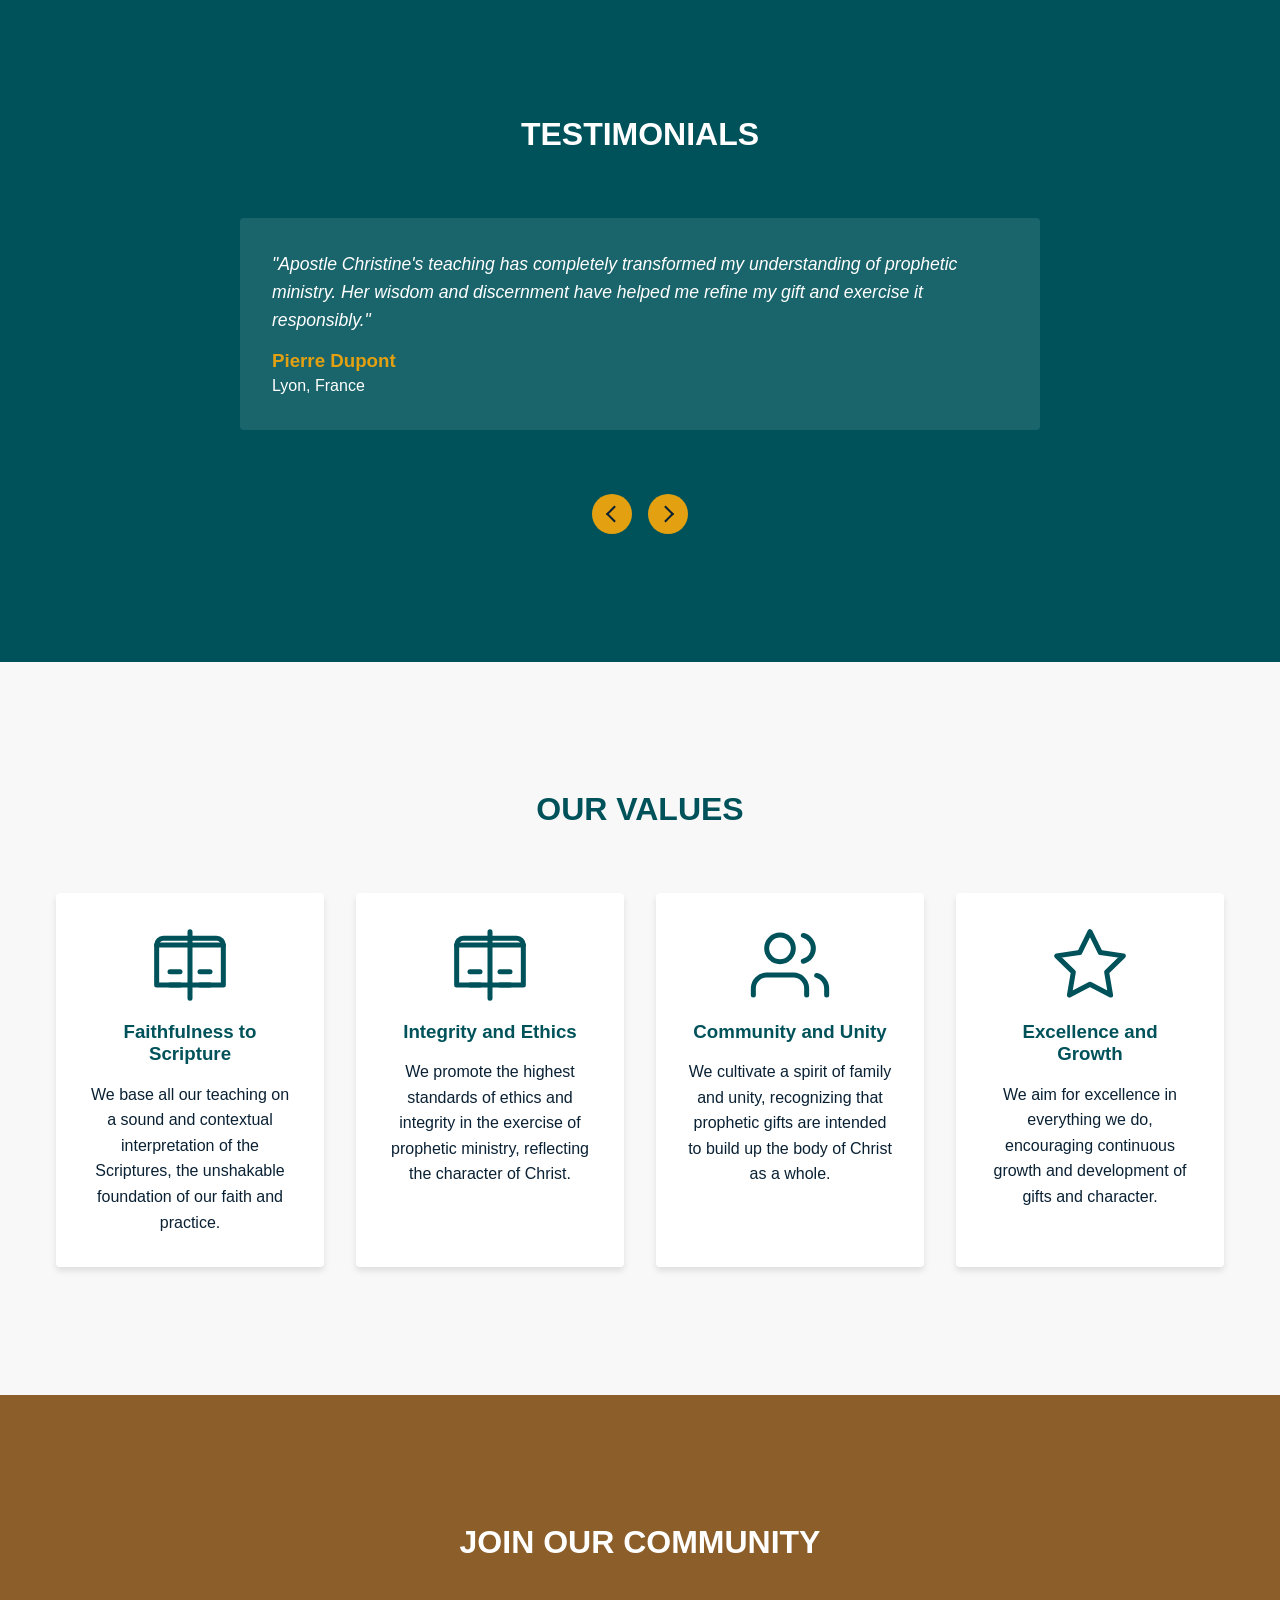
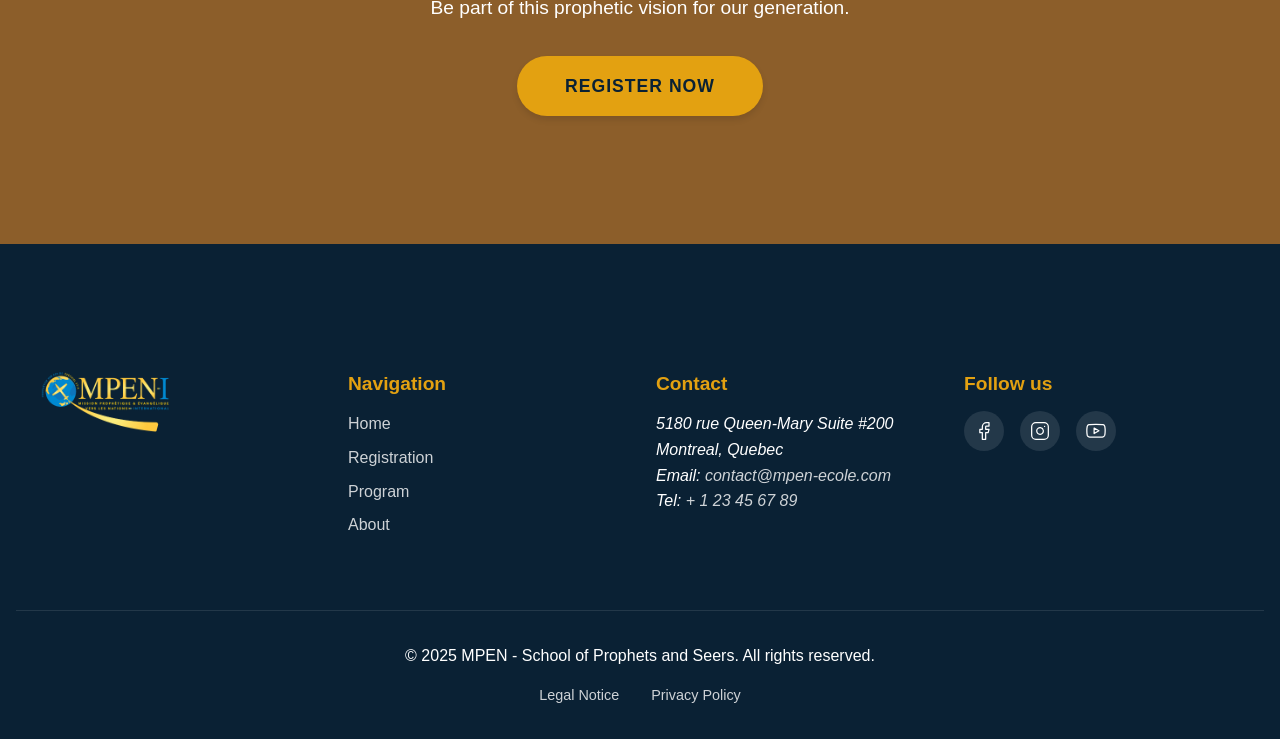
==== commit 121dd186: "Update a-propos.html" ====
--- a/a-propos.html
+++ b/a-propos.html
@@ -146,7 +146,7 @@
                         <p class="team-bio" data-translation-key="team-bio-1">
                             Apôtre Christine Olinga a plus de 20 ans d'expérience dans le ministère prophétique.
                             Elle est reconnue internationalement pour sa précision prophétique et son enseignement
-                            qui transforme des vies. Elle dirige également plusieurs églises en France et en Afrique.
+                            qui transforme des vies. Elle dirige également plusieurs églises au Canada et en Afrique.
                         </p>
                     </div>
                 </div>
@@ -162,7 +162,7 @@
                         <p class="team-bio" data-translation-key="team-bio-2">
                             Apôtre Christine Olinga a plus de 20 ans d'expérience dans le ministère prophétique.
                             Elle est reconnue internationalement pour sa précision prophétique et son enseignement
-                            qui transforme des vies. Elle dirige également plusieurs églises en France et en Afrique.
+                            qui transforme des vies. Elle dirige également plusieurs églises au Canada et en Afrique.
                         </p>
                     </div>
                 </div>
@@ -178,7 +178,7 @@
                         <p class="team-bio" data-translation-key="team-bio-3">
                             Apôtre Christine Olinga a plus de 20 ans d'expérience dans le ministère prophétique.
                             Elle est reconnue internationalement pour sa précision prophétique et son enseignement
-                            qui transforme des vies. Elle dirige également plusieurs églises en France et en Afrique.
+                            qui transforme des vies. Elle dirige également plusieurs églises au Canada et en Afrique.
                         </p>
                     </div>
                 </div>
@@ -194,7 +194,7 @@
                         <p class="team-bio" data-translation-key="team-bio-4">
                             Apôtre Christine Olinga a plus de 20 ans d'expérience dans le ministère prophétique.
                             Elle est reconnue internationalement pour sa précision prophétique et son enseignement
-                            qui transforme des vies. Elle dirige également plusieurs églises en France et en Afrique.
+                            qui transforme des vies. Elle dirige également plusieurs églises au Canada et en Afrique.
                         </p>
                     </div>
                 </div>
